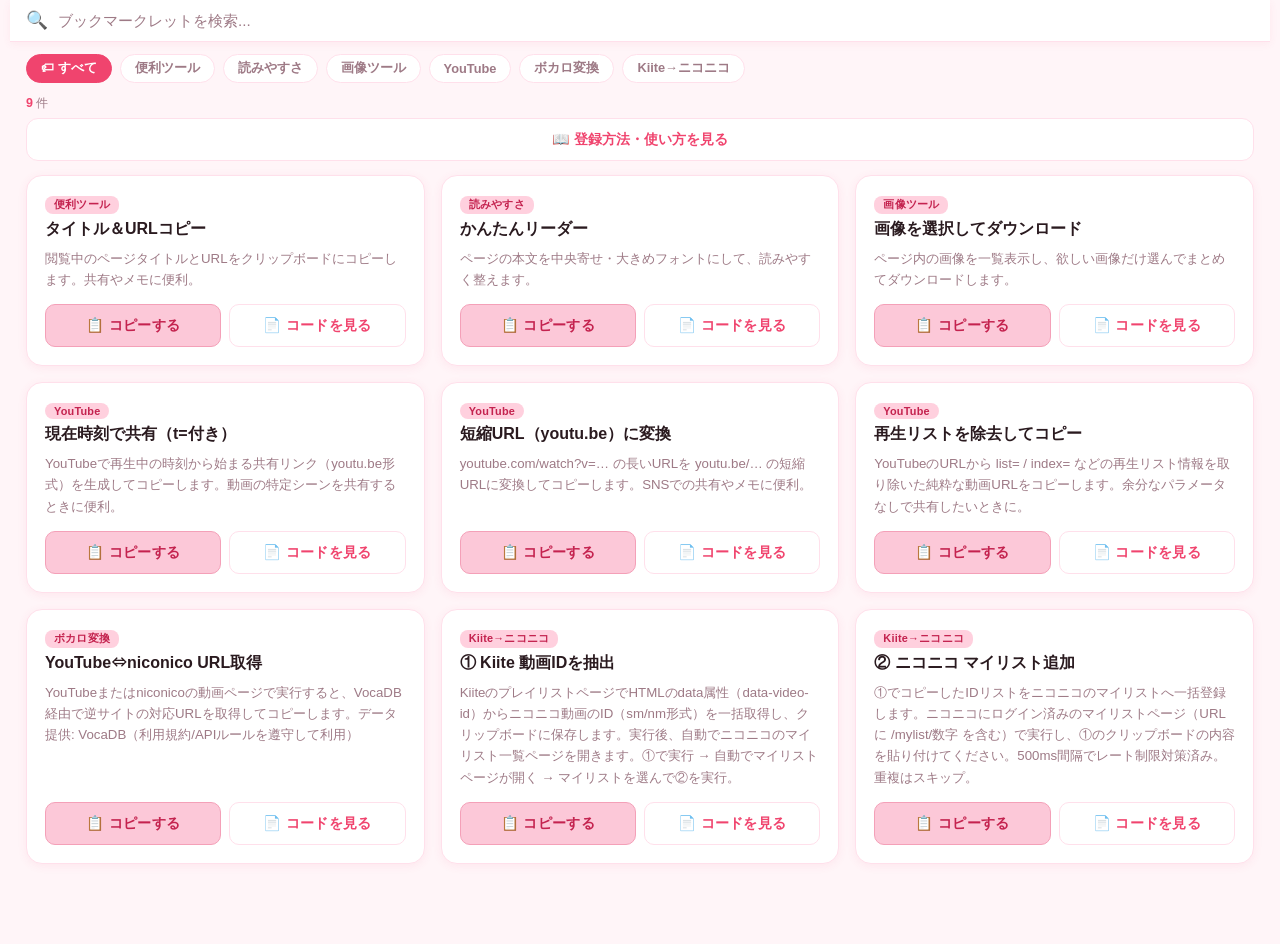
==== index.html @ 3bd13f2d "Fix: add missing closing brace for outer try in image-picker-downloader" ====
﻿<!DOCTYPE html>
<html lang="ja">
<head>
  <meta charset="UTF-8">
  <meta name="viewport" content="width=device-width, initial-scale=1.0">
  <title>Bookmarklet Collection</title>
  <style>
    :root {
      --pink:       #f0446e;
      --pink-light: #ffe0eb;
      --pink-pale:  #fff5f8;
      --pink-tag:   #ffd0de;
      --pink-dark:  #c4234f;
      --green:      #27ae60;
      --text:       #2a1a1f;
      --text-muted: #9e7a86;
      --card-bg:    #ffffff;
      --shadow:     0 2px 10px rgba(240,68,110,.08);
    }

    * { box-sizing: border-box; margin: 0; padding: 0; }

    body {
      font-family: -apple-system, BlinkMacSystemFont, "Segoe UI", Roboto, "Hiragino Sans", sans-serif;
      background: var(--pink-pale);
      color: var(--text);
      min-height: 100dvh;
      padding-bottom: 80px;
    }

    /* ── 検索バー ── */
    .search-bar {
      position: sticky;
      top: 0;
      z-index: 50;
      background: #fff;
      border-bottom: 1px solid var(--pink-light);
      padding: 10px 16px;
      display: flex;
      align-items: center;
      gap: 10px;
      box-shadow: 0 2px 8px rgba(240,68,110,.07);
    }
    .search-bar .search-icon {
      color: var(--pink);
      font-size: 1.1rem;
      flex-shrink: 0;
    }
    .search-bar input {
      flex: 1;
      border: none;
      outline: none;
      font-size: .95rem;
      color: var(--text);
      background: transparent;
      caret-color: var(--pink);
    }
    .search-bar input::placeholder { color: var(--text-muted); }
    #searchClear {
      border: none;
      background: none;
      color: var(--text-muted);
      font-size: 1.1rem;
      cursor: pointer;
      padding: 0 2px;
      display: none;
    }
    #searchClear.visible { display: block; }

    /* ── タグフィルター ── */
    .tag-filter {
      display: flex;
      gap: 8px;
      padding: 12px 16px;
      overflow-x: auto;
      scrollbar-width: none;
      -webkit-overflow-scrolling: touch;
    }
    .tag-filter::-webkit-scrollbar { display: none; }
    .tag-pill {
      flex-shrink: 0;
      padding: 5px 14px;
      border-radius: 20px;
      border: 1.5px solid var(--pink-light);
      background: #fff;
      color: var(--text-muted);
      font-size: .8rem;
      font-weight: 600;
      cursor: pointer;
      transition: all .15s;
      -webkit-tap-highlight-color: transparent;
    }
    .tag-pill.active {
      background: var(--pink);
      border-color: var(--pink);
      color: #fff;
    }

    /* ── 件数表示 ── */
    .result-count {
      padding: 0 16px 6px;
      font-size: .78rem;
      color: var(--text-muted);
    }
    .result-count span {
      color: var(--pink);
      font-weight: 700;
    }

    /* ── カードリスト ── */
    .card-list {
      padding: 0 16px;
      display: flex;
      flex-direction: column;
      gap: 14px;
    }

    .card {
      background: var(--card-bg);
      border-radius: 16px;
      padding: 18px;
      box-shadow: var(--shadow);
      border: 1px solid var(--pink-light);
      transition: transform .15s;
    }
    .card:active { transform: scale(.98); }
    .card[hidden] { display: none !important; }

    .card-header {
      display: flex;
      align-items: flex-start;
      justify-content: space-between;
      gap: 10px;
      margin-bottom: 8px;
    }
    .card-title-area { flex: 1; }

    .card-tag {
      display: inline-block;
      background: var(--pink-tag);
      color: var(--pink-dark);
      font-size: .68rem;
      font-weight: 700;
      padding: 2px 9px;
      border-radius: 8px;
      margin-bottom: 5px;
      letter-spacing: .02em;
    }

    .card h2 {
      font-size: 1rem;
      font-weight: 700;
      line-height: 1.3;
    }

    .card p {
      font-size: .83rem;
      color: var(--text-muted);
      line-height: 1.6;
      margin-bottom: 14px;
    }

    .btn-copy {
      display: block;
      width: 100%;
      padding: 11px;
      border: 1.5px solid #f4a0b8;
      border-radius: 10px;
      background: #fcc8d8;
      color: var(--pink-dark);
      font-size: .9rem;
      font-weight: 700;
      cursor: pointer;
      transition: background .2s, border-color .2s, color .2s, opacity .2s;
      -webkit-tap-highlight-color: transparent;
      letter-spacing: .02em;
    }
    .btn-copy:active { opacity: .8; }
    .btn-copy.copied {
      background: #e6f9ee;
      border-color: #a8e6c1;
      color: #1a7a45;
    }

    .card-actions {
      display: flex;
      gap: 8px;
    }
    .card-actions .btn-copy,
    .card-actions .btn-view-code {
      flex: 1;
      width: auto;
    }
    .btn-view-code {
      display: block;
      padding: 11px;
      border: 1.5px solid var(--pink-light);
      border-radius: 10px;
      background: #fff;
      color: var(--pink);
      font-size: .9rem;
      font-weight: 700;
      cursor: pointer;
      transition: background .2s, opacity .2s;
      -webkit-tap-highlight-color: transparent;
      letter-spacing: .02em;
    }
    .btn-view-code:active { opacity: .8; }

    /* ── 空状態 ── */
    .empty {
      text-align: center;
      padding: 48px 16px;
      color: var(--text-muted);
      display: none;
    }
    .empty.show { display: block; }
    .empty .empty-icon { font-size: 2.5rem; margin-bottom: 10px; }
    .empty p { font-size: .9rem; }

    /* ── 使い方アコーディオン ── */
    .how-to {
      padding: 0 16px 14px;
    }
    .how-to details {
      background: #fff;
      border-radius: 12px;
      padding: 13px 16px;
      border: 1px solid var(--pink-light);
    }
    .how-to summary {
      font-weight: 700;
      font-size: .88rem;
      cursor: pointer;
      list-style: none;
      color: var(--pink);
    }
    .how-to summary::marker, .how-to summary::-webkit-details-marker { display: none; }
    .how-to summary::before { content: "📖 "; }
    .how-to ol {
      margin-top: 10px;
      padding-left: 1.3em;
      font-size: .82rem;
      line-height: 1.75;
      color: var(--text-muted);
    }
    .how-to ol li strong { color: var(--pink); }

    /* ── ガイドボタン ── */
    .guide-btn-wrap {
      padding: 0 16px 14px;
    }
    .btn-guide {
      display: flex;
      align-items: center;
      justify-content: center;
      gap: 6px;
      width: 100%;
      padding: 11px;
      border: 1.5px solid var(--pink-light);
      border-radius: 12px;
      background: #fff;
      color: var(--pink);
      font-size: .88rem;
      font-weight: 700;
      cursor: pointer;
      -webkit-tap-highlight-color: transparent;
      transition: background .15s;
    }
    .btn-guide:active { background: var(--pink-pale); }

    /* ── モーダルオーバーレイ ── */
    .modal-overlay {
      position: fixed;
      inset: 0;
      background: rgba(42,26,31,.45);
      z-index: 300;
      display: flex;
      align-items: flex-end;
      opacity: 0;
      pointer-events: none;
      transition: opacity .25s;
    }
    .modal-overlay.open {
      opacity: 1;
      pointer-events: auto;
    }
    .modal {
      background: #fff;
      border-radius: 20px 20px 0 0;
      width: 100%;
      max-height: 90dvh;
      overflow-y: auto;
      padding: 24px 20px 40px;
      translate: 0 100%;
      transition: translate .3s cubic-bezier(.4,0,.2,1);
    }
    .modal-overlay.open .modal { translate: 0 0; }

    .modal-handle {
      width: 40px;
      height: 4px;
      background: var(--pink-light);
      border-radius: 4px;
      margin: 0 auto 20px;
    }
    .modal h3 {
      font-size: 1.05rem;
      font-weight: 800;
      color: var(--text);
      margin-bottom: 18px;
      text-align: center;
    }

    /* ── ステップカード ── */
    .step-list {
      display: flex;
      flex-direction: column;
      gap: 12px;
      margin-bottom: 24px;
    }
    .step {
      display: flex;
      gap: 14px;
      align-items: flex-start;
      background: var(--pink-pale);
      border-radius: 14px;
      padding: 14px 16px;
      border: 1px solid var(--pink-light);
    }
    .step-num {
      flex-shrink: 0;
      width: 28px;
      height: 28px;
      background: var(--pink);
      color: #fff;
      border-radius: 50%;
      display: flex;
      align-items: center;
      justify-content: center;
      font-size: .8rem;
      font-weight: 800;
      margin-top: 1px;
    }
    .step-body strong {
      display: block;
      font-size: .9rem;
      font-weight: 700;
      color: var(--text);
      margin-bottom: 3px;
    }
    .step-body span {
      font-size: .8rem;
      color: var(--text-muted);
      line-height: 1.6;
    }
    .step-body .step-icon {
      font-size: 1rem;
      margin-right: 4px;
    }

    .modal-close {
      display: block;
      width: 100%;
      padding: 13px;
      border: none;
      border-radius: 12px;
      background: var(--pink);
      color: #fff;
      font-size: .95rem;
      font-weight: 700;
      cursor: pointer;
      -webkit-tap-highlight-color: transparent;
    }
    .modal-close:active { opacity: .8; }

    .code-area {
      width: 100%;
      min-height: 180px;
      max-height: 44dvh;
      padding: 12px;
      margin-bottom: 12px;
      border: 1px solid var(--pink-light);
      border-radius: 10px;
      background: #fff;
      color: var(--text);
      font-size: .75rem;
      line-height: 1.55;
      resize: vertical;
      font-family: ui-monospace, SFMono-Regular, Menlo, Consolas, monospace;
    }
    .code-actions {
      display: flex;
      gap: 8px;
    }
    .btn-code-copy,
    .btn-code-close {
      flex: 1;
      padding: 11px;
      border-radius: 10px;
      font-size: .9rem;
      font-weight: 700;
      cursor: pointer;
      border: none;
    }
    .btn-code-copy {
      background: var(--pink);
      color: #fff;
    }
    .btn-code-close {
      background: #fff;
      color: var(--pink);
      border: 1.5px solid var(--pink-light);
    }

    /* ── トースト ── */
    .toast {
      position: fixed;
      bottom: 90px;
      left: 50%;
      translate: -50% 0;
      background: var(--text);
      color: #fff;
      padding: 10px 22px;
      border-radius: 24px;
      font-size: .82rem;
      font-weight: 600;
      opacity: 0;
      transition: opacity .25s;
      pointer-events: none;
      z-index: 200;
      white-space: nowrap;
    }
    .toast.show { opacity: 1; }

    /* ── Tablet Layout ── */
    @media (min-width: 768px) {
      .search-bar,
      .tag-filter,
      .result-count,
      .guide-btn-wrap,
      .card-list,
      .how-to {
        max-width: 1080px;
        margin-left: auto;
        margin-right: auto;
      }

      .card-list {
        display: grid;
        grid-template-columns: repeat(2, minmax(0, 1fr));
        gap: 16px;
      }

      .card {
        display: flex;
        flex-direction: column;
      }

      .card p {
        flex: 1;
      }
    }

    /* ── Desktop Layout ── */
    @media (min-width: 1200px) {
      .search-bar,
      .tag-filter,
      .result-count,
      .guide-btn-wrap,
      .card-list,
      .how-to {
        max-width: 1260px;
      }

      .card-list {
        grid-template-columns: repeat(3, minmax(0, 1fr));
      }
    }
  </style>
</head>
<body>

<!-- 検索バー -->
<div class="search-bar">
  <span class="search-icon">🔍</span>
  <input type="search" id="searchInput" placeholder="ブックマークレットを検索...">
  <button id="searchClear" aria-label="クリア">✕</button>
</div>

<!-- タグフィルター -->
<div class="tag-filter" id="tagFilter"></div>

<!-- 件数 -->
<p class="result-count" id="resultCount"></p>

<!-- ガイドボタン -->
<div class="guide-btn-wrap">
  <button class="btn-guide" id="openGuide">📖 登録方法・使い方を見る</button>
</div>

<!-- ガイドモーダル -->
<div class="modal-overlay" id="guideOverlay">
  <div class="modal" role="dialog" aria-modal="true" aria-labelledby="guideTitle">
    <div class="modal-handle"></div>
    <h3 id="guideTitle">📚 ブックマークレットの使い方</h3>
    <div class="step-list">
      <div class="step">
        <div class="step-num">1</div>
        <div class="step-body">
          <strong><span class="step-icon">📋</span>コードをコピー</strong>
          <span>使いたいブックマークレットの「コピーする」ボタンをタップしてコードをコピーします。</span>
        </div>
      </div>
      <div class="step">
        <div class="step-num">2</div>
        <div class="step-body">
          <strong><span class="step-icon">🔖</span>ブックマークに追加</strong>
          <span>なんでもいいので今開いているページを、ブラウザの「ブックマーク（お気に入り）に追加」で保存します。</span>
        </div>
      </div>
      <div class="step">
        <div class="step-num">3</div>
        <div class="step-body">
          <strong><span class="step-icon">✏️</span>URLを書き換える</strong>
          <span>保存したブックマークを編集し、URL欄をすべて削除してコピーしたコードを貼り付けます。名前もわかりやすく変更しましょう。</span>
        </div>
      </div>
      <div class="step">
        <div class="step-num">4</div>
        <div class="step-body">
          <strong><span class="step-icon">🌐</span>使いたいページで実行</strong>
          <span>効果を試したいWebページを開いて、保存したブックマークをタップするだけ！スクリプトが実行されます。</span>
        </div>
      </div>
    </div>
    <button class="modal-close" id="closeGuide">閉じる</button>
  </div>
</div>

<!-- コード表示モーダル -->
<div class="modal-overlay" id="codeOverlay">
  <div class="modal" role="dialog" aria-modal="true" aria-labelledby="codeTitle">
    <div class="modal-handle"></div>
    <h3 id="codeTitle">📄 コードを見る</h3>
    <textarea id="codeText" class="code-area" readonly></textarea>
    <div class="code-actions">
      <button class="btn-code-copy" id="copyCodeInModal">📋 このコードをコピー</button>
      <button class="btn-code-close" id="closeCode">閉じる</button>
    </div>
  </div>
</div>

<!-- カードリスト -->
<div class="card-list" id="cardList"></div>

<!-- 空状態 -->
<div class="empty" id="emptyState">
  <div class="empty-icon">🔎</div>
  <p>該当するブックマークレットが<br>見つかりませんでした</p>
</div>

<div class="toast" id="toast"></div>

<script>
  // ── ブックマークレット定義 ─────────────────────────────
  const bookmarklets = [
    {
      id: "copy-title-url",
      tag: "便利ツール",
      title: "タイトル＆URLコピー",
      description: "閲覧中のページタイトルとURLをクリップボードにコピーします。共有やメモに便利。",
      code: `javascript:void(function(){var t=document.title,u=location.href;navigator.clipboard.writeText(t+'\\n'+u).then(function(){alert('コピーしました!\\n'+t)}).catch(function(){prompt('コピーしてください:',t+' '+u)})})()`
    },
    {
      id: "simple-reader",
      tag: "読みやすさ",
      title: "かんたんリーダー",
      description: "ページの本文を中央寄せ・大きめフォントにして、読みやすく整えます。",
      code: `javascript:void(function(){var d=document,b=d.body;b.style.maxWidth='640px';b.style.margin='0 auto';b.style.padding='16px';b.style.fontSize='18px';b.style.lineHeight='1.8';b.style.color='%23333';b.style.background='%23fefefe';var imgs=d.querySelectorAll('img');for(var i=0;i<imgs.length;i++){imgs[i].style.maxWidth='100%25';imgs[i].style.height='auto'}alert('読みやすくしました!')})()`
    },
    {
      id: "image-picker-downloader",
      tag: "画像ツール",
      title: "画像を選択してダウンロード",
      description: "ページ内の画像を一覧表示し、欲しい画像だけ選んでまとめてダウンロードします。",
      code: `javascript:void(function(){try{var list=[],seen=new Set();Array.prototype.forEach.call(document.images,function(im){var u=(im.currentSrc||im.src||'').trim();if(!u||seen.has(u))return;seen.add(u);list.push({url:u,alt:(im.alt||'').trim(),w:im.naturalWidth||im.width||0,h:im.naturalHeight||im.height||0});});if(!list.length){alert('画像が見つかりませんでした。');return;}var old=document.getElementById('__bm_img_dl_overlay__');if(old)old.remove();var ov=document.createElement('div');ov.id='__bm_img_dl_overlay__';ov.style.cssText='position:fixed;inset:0;z-index:2147483647;background:rgba(0,0,0,.6);display:flex;align-items:center;justify-content:center;padding:12px;';var panel=document.createElement('div');panel.style.cssText='width:min(960px,96vw);max-height:92vh;background:#fff;border-radius:12px;display:flex;flex-direction:column;overflow:hidden;font-family:sans-serif;';var head=document.createElement('div');head.style.cssText='padding:10px 12px;border-bottom:1px solid #eee;display:flex;align-items:center;justify-content:space-between;gap:8px;';var strong=document.createElement('strong');strong.style.fontSize='14px';strong.textContent='画像を選択してダウンロード';var span=document.createElement('span');span.style.cssText='font-size:12px;color:#666';span.textContent=list.length+'件';head.appendChild(strong);head.appendChild(span);var body=document.createElement('div');body.style.cssText='padding:8px 10px;overflow:auto;display:grid;grid-template-columns:repeat(auto-fill,minmax(220px,1fr));gap:8px;';var foot=document.createElement('div');foot.style.cssText='padding:10px;border-top:1px solid #eee;display:flex;gap:8px;flex-wrap:wrap;';function mkBtn(text,bg,color){var b=document.createElement('button');b.type='button';b.textContent=text;b.style.cssText='border:none;border-radius:8px;padding:9px 12px;font-size:12px;font-weight:700;cursor:pointer;background:'+bg+';color:'+color+';';return b;}var btnAll=mkBtn('全選択','#f0f0f0','#333');var btnNone=mkBtn('全解除','#f0f0f0','#333');var btnDl=mkBtn('選択をDL','#f0446e','#fff');var btnClose=mkBtn('閉じる','#fff','#333');btnClose.style.border='1px solid #ddd';foot.appendChild(btnAll);foot.appendChild(btnNone);foot.appendChild(btnDl);foot.appendChild(btnClose);list.forEach(function(it,i){var item=document.createElement('label');item.style.cssText='display:flex;gap:8px;align-items:flex-start;border:1px solid #eee;border-radius:8px;padding:8px;';var c=document.createElement('input');c.type='checkbox';c.checked=true;c.dataset.idx=String(i);c.style.marginTop='2px';var img=document.createElement('img');img.src=it.url;img.loading='lazy';img.style.cssText='width:56px;height:56px;object-fit:cover;border-radius:6px;background:#f4f4f4;';var meta=document.createElement('div');meta.style.cssText='min-width:0;flex:1;';var d1=document.createElement('div');d1.style.cssText='font-size:12px;font-weight:700;overflow:hidden;text-overflow:ellipsis;white-space:nowrap';d1.textContent=(it.alt||('image_'+(i+1)));var d2=document.createElement('div');d2.style.cssText='font-size:11px;color:#666';d2.textContent=it.w+'x'+it.h;var d3=document.createElement('div');d3.style.cssText='font-size:10px;color:#888;overflow:hidden;text-overflow:ellipsis;white-space:nowrap';d3.textContent=it.url;meta.appendChild(d1);meta.appendChild(d2);meta.appendChild(d3);item.appendChild(c);item.appendChild(img);item.appendChild(meta);body.appendChild(item);});panel.appendChild(head);panel.appendChild(body);panel.appendChild(foot);ov.appendChild(panel);document.body.appendChild(ov);function allChecks(){return ov.querySelectorAll('input[type="checkbox"]');}btnAll.onclick=function(){allChecks().forEach(function(c){c.checked=true;});};btnNone.onclick=function(){allChecks().forEach(function(c){c.checked=false;});};btnClose.onclick=function(){ov.remove();};ov.addEventListener('click',function(e){if(e.target===ov)ov.remove();});function fileName(u,i){try{var p=new URL(u,location.href).pathname.split('/').pop()||('image_'+(i+1));if(!/\.[a-zA-Z0-9]{2,5}$/.test(p))p+='.jpg';return p.replace(/[\\\\/:*?"<>|]+/g,'_');}catch(e){return 'image_'+(i+1)+'.jpg';}}async function saveOne(u,name){try{var r=await fetch(u,{credentials:'include'});if(!r.ok)throw new Error('http '+r.status);var blob=await r.blob();var a=document.createElement('a');a.href=URL.createObjectURL(blob);a.download=name;document.body.appendChild(a);a.click();setTimeout(function(){URL.revokeObjectURL(a.href);a.remove();},400);}catch(err){var a2=document.createElement('a');a2.href=u;a2.download=name;a2.target='_blank';a2.rel='noopener';document.body.appendChild(a2);a2.click();setTimeout(function(){a2.remove();},200);}}btnDl.onclick=async function(){var idx=[];allChecks().forEach(function(c){if(c.checked)idx.push(parseInt(c.dataset.idx,10));});if(!idx.length){alert('画像を選択してください。');return;}btnDl.disabled=true;if(idx.length===1){btnDl.textContent='ダウンロード中...';var k0=idx[0],it0=list[k0];await saveOne(it0.url,fileName(it0.url,k0));btnDl.disabled=false;btnDl.textContent='選択をDL';alert('ダウンロードしました（1件）。');}else{btnDl.textContent='ZIP作成中...';try{var JSZip=await new Promise(function(resolve,reject){if(window.JSZip){resolve(window.JSZip);return;}var s=document.createElement('script');s.src='https://cdnjs.cloudflare.com/ajax/libs/jszip/3.10.1/jszip.min.js';s.onload=function(){resolve(window.JSZip);};s.onerror=reject;document.head.appendChild(s);});var zip=new JSZip();var usedNames={};for(var j=0;j<idx.length;j++){var k=idx[j],it=list[k];var nm=fileName(it.url,k);if(usedNames[nm]){var dot=nm.lastIndexOf('.');nm=dot>=0?nm.slice(0,dot)+'_'+j+nm.slice(dot):nm+'_'+j;}usedNames[nm]=1;try{var r=await fetch(it.url,{credentials:'include'});if(!r.ok)throw new Error('http '+r.status);var blob=await r.blob();var ab=await blob.arrayBuffer();zip.file(nm,ab);}catch(ferr){}}var zb=await zip.generateAsync({type:'blob'});var za=document.createElement('a');za.href=URL.createObjectURL(zb);za.download='images_'+idx.length+'.zip';document.body.appendChild(za);za.click();setTimeout(function(){URL.revokeObjectURL(za.href);za.remove();},400);alert('ZIPをダウンロードしました（'+idx.length+'件）。');}catch(zerr){alert('ZIP作成エラー: '+zerr);}btnDl.disabled=false;btnDl.textContent='選択をDL';};}}catch(e){alert('エラー: '+e);}})()`
    },
    {
      id: "yt-timecode-link",
      tag: "YouTube",
      title: "現在時刻で共有（t=付き）",
      description: "YouTubeで再生中の時刻から始まる共有リンク（youtu.be形式）を生成してコピーします。動画の特定シーンを共有するときに便利。",
      code: `javascript:void(function(){var v=document.querySelector('video');if(!v){alert('動画が見つかりません\\nYouTubeの動画ページで実行してください');return;}var p=new URLSearchParams(location.search),id=p.get('v')||location.pathname.slice(1);if(!id){alert('動画IDが取得できません');return;}var t=Math.floor(v.currentTime),url='https://youtu.be/'+id+(t>0?'?t='+t:'');navigator.clipboard.writeText(url).then(function(){alert('コピーしました!\\n'+url)}).catch(function(){prompt('コピーしてください:',url)})})()`
    },
    {
      id: "yt-short-url",
      tag: "YouTube",
      title: "短縮URL（youtu.be）に変換",
      description: "youtube.com/watch?v=… の長いURLを youtu.be/… の短縮URLに変換してコピーします。SNSでの共有やメモに便利。",
      code: `javascript:void(function(){var p=new URLSearchParams(location.search),id=p.get('v');if(!id){alert('YouTube動画ページで実行してください');return;}var url='https://youtu.be/'+id;navigator.clipboard.writeText(url).then(function(){alert('短縮URLをコピーしました!\\n'+url)}).catch(function(){prompt('コピーしてください:',url)})})()`
    },
    {
      id: "yt-remove-playlist",
      tag: "YouTube",
      title: "再生リストを除去してコピー",
      description: "YouTubeのURLから list= / index= などの再生リスト情報を取り除いた純粋な動画URLをコピーします。余分なパラメータなしで共有したいときに。",
      code: `javascript:void(function(){var u=new URL(location.href);u.searchParams.delete('list');u.searchParams.delete('index');u.searchParams.delete('pp');var url=u.toString();navigator.clipboard.writeText(url).then(function(){alert('再生リスト除去済みURLをコピーしました!\\n'+url)}).catch(function(){prompt('コピーしてください:',url)})})()`    },
    {
      id: "vocaloid-cross-url",
      tag: "ボカロ変換",
      title: "YouTube⇔niconico URL取得",
      description: "YouTubeまたはniconicoの動画ページで実行すると、VocaDB経由で逆サイトの対応URLを取得してコピーします。データ提供: VocaDB（利用規約/APIルールを遵守して利用）",
      code: String.raw`javascript:void((async function(){try{var host=(location.hostname||'').replace(/^www\./,''),u=new URL(location.href),src='',pvId='';if(host==='youtube.com'||host==='m.youtube.com'||host==='youtu.be'){src='Youtube';pvId=host==='youtu.be'?(u.pathname.split('/').filter(Boolean)[0]||''):(u.searchParams.get('v')||(u.pathname.indexOf('/shorts/')===0?u.pathname.split('/')[2]||'':''));}else if(host.indexOf('nicovideo.jp')>=0){src='NicoNicoDouga';var p=(u.pathname||'').match(/\/watch\/([a-z]{2}\d+)/i);pvId=p?p[1]:'';}else{alert('YouTube または niconico の動画ページで実行してください。');return;}if(!pvId){alert('動画IDを取得できませんでした。');return;}var byPv='https://vocadb.net/api/songs/byPv?pvService='+encodeURIComponent(src)+'&pvId='+encodeURIComponent(pvId);var r1=await fetch(byPv);if(!r1.ok){throw new Error('VocaDB byPv: HTTP '+r1.status);}var song=await r1.json();if(!song||!song.id){alert('VocaDBに該当曲が見つかりませんでした。\nデータ提供: VocaDB\n規約: https://wiki.vocadb.net/docs/terms-of-service');return;}var r2=await fetch('https://vocadb.net/api/songs/'+encodeURIComponent(song.id)+'?fields=PVs');if(!r2.ok){throw new Error('VocaDB song: HTTP '+r2.status);}var detail=await r2.json(),pvs=Array.isArray(detail&&detail.pvs)?detail.pvs:[];var target='',targetSite=(src==='Youtube'?'niconico':'YouTube');if(src==='Youtube'){for(var i=0;i<pvs.length;i++){var n=pvs[i];if(n&&!n.disabled&&String(n.service||'').indexOf('NicoNico')===0){target=n.url||('https://www.nicovideo.jp/watch/'+n.pvId);break;}}}else{for(var j=0;j<pvs.length;j++){var y=pvs[j];if(y&&!y.disabled&&String(y.service||'')==='Youtube'){target=y.url||('https://youtu.be/'+y.pvId);break;}}}if(!target){alert(targetSite+' の動画URLが見つかりませんでした。\nデータ提供: VocaDB');return;}try{await navigator.clipboard.writeText(target);}catch(e){}var old=document.getElementById('__bm_voca_result__');if(old)old.remove();var ov=document.createElement('div');ov.id='__bm_voca_result__';ov.style.cssText='position:fixed;inset:0;z-index:2147483647;background:rgba(0,0,0,.45);display:flex;align-items:center;justify-content:center;padding:16px;';var box=document.createElement('div');box.style.cssText='width:min(560px,94vw);background:#fff;border-radius:12px;padding:14px;font-family:sans-serif;';var ttl=document.createElement('div');ttl.style.cssText='font-size:14px;font-weight:700;margin-bottom:8px';ttl.textContent=targetSite+' のURLを取得しました';var urlText=document.createElement('div');urlText.style.cssText='font-size:12px;word-break:break-all;line-height:1.5;margin-bottom:10px';urlText.textContent=target;box.appendChild(ttl);box.appendChild(urlText);var actions=document.createElement('div');actions.style.cssText='display:flex;gap:8px;flex-wrap:wrap;';function mk(t,b,c){var bt=document.createElement('button');bt.type='button';bt.textContent=t;bt.style.cssText='border:none;border-radius:8px;padding:9px 12px;font-size:12px;font-weight:700;cursor:pointer;background:'+b+';color:'+c+';';return bt;}var bCopy=mk('リンクを再コピー','#f0f0f0','#333');var bOpen=mk(targetSite+'で開く','#f0446e','#fff');var bClose=mk('閉じる','#fff','#333');bClose.style.border='1px solid #ddd';actions.appendChild(bCopy);actions.appendChild(bOpen);actions.appendChild(bClose);box.appendChild(actions);ov.appendChild(box);document.body.appendChild(ov);bCopy.onclick=async function(){try{await navigator.clipboard.writeText(target);alert(targetSite+' のURLをコピーしました。\n'+target+'\n\nデータ提供: VocaDB');}catch(e){prompt(targetSite+' のURL:',target);}};bOpen.onclick=function(){location.href=target;};bClose.onclick=function(){ov.remove();};ov.addEventListener('click',function(e){if(e.target===ov)ov.remove();});}catch(err){alert('エラー: '+(err&&err.message?err.message:err)+'\\n(データ提供: VocaDB)');}})())`
    },
    {
      id: "kiite-extract-ids",
      tag: "Kiite→ニコニコ",
      title: "① Kiite 動画IDを抽出",
      description: "KiiteのプレイリストページでHTMLのdata属性（data-video-id）からニコニコ動画のID（sm/nm形式）を一括取得し、クリップボードに保存します。実行後、自動でニコニコのマイリスト一覧ページを開きます。①で実行 → 自動でマイリストページが開く → マイリストを選んで②を実行。",
      code: `javascript:void(function(){var b=document.querySelectorAll('[data-type="song"][data-video-id]');if(!b.length)b=document.querySelectorAll('[data-video-id]');var s=new Set(),items=[];Array.prototype.forEach.call(b,function(e){var id=(e.getAttribute('data-video-id')||'').trim().toLowerCase();if(id&&/^(sm|nm)\\d+$/.test(id)&&!s.has(id)){s.add(id);var memo='',ct=e.querySelector('.playlist-cmnt-txt');if(!ct){var p=e;for(var i=0;i<6;i++){p=p&&p.parentElement;if(!p)break;ct=p.querySelector('.playlist-cmnt-txt');if(ct)break;}}if(ct)memo=ct.textContent.trim();items.push({id:id,memo:memo});}});if(!items.length){document.querySelectorAll('a[href]').forEach(function(a){var m=(a.href||'').match(/\\/(sm|nm)(\\d+)/i);if(m){var id=(m[1]+m[2]).toLowerCase();if(!s.has(id)){s.add(id);items.push({id:id,memo:''});}}});}if(!items.length){alert('動画IDが見つかりませんでした。\\nKiiteのプレイリストページで実行してください。');return;}try{localStorage.setItem('kiite_ids',JSON.stringify(items));}catch(e){}var msg='✅ '+items.length+' 件を取得しました（コメント付き）！\\nクリップボードにコピーしました。\\n\\nニコニコのマイリスト一覧ページを開きます。\\n追加したいマイリストを開いてから\\n「② ニコニコ マイリスト追加」を実行してください。';function openMylist(){window.open('https://www.nicovideo.jp/my/mylist/','_blank');}navigator.clipboard.writeText(JSON.stringify(items)).then(function(){alert(msg);openMylist();}).catch(function(){alert(msg);openMylist();});})()`
    },
    {
      id: "niconico-mylist-add",
      tag: "Kiite→ニコニコ",
      title: "② ニコニコ マイリスト追加",
      description: "①でコピーしたIDリストをニコニコのマイリストへ一括登録します。ニコニコにログイン済みのマイリストページ（URL に /mylist/数字 を含む）で実行し、①のクリップボードの内容を貼り付けてください。500ms間隔でレート制限対策済み。重複はスキップ。",
      code: String.raw`javascript:void((async function(){try{var m=(location.pathname||'').match(/\/mylist\/(\d+)/);if(!m){alert('ニコニコのマイリストページで実行してください。\n例: https://www.nicovideo.jp/my/mylist/123456');return;}var mylistId=m[1];var raw=prompt('①で取得したIDリストを貼り付けてください:\n（①実行後にクリップボードへコピー済みのJSON）');if(!raw){return;}var parsed;try{parsed=JSON.parse(raw);}catch(e){alert('形式が正しくありません。\n①を再実行してコピーし直してください。');return;}if(!parsed||!parsed.length){alert('IDリストが空です。');return;}var items=parsed.map(function(x){return typeof x==='string'?{id:x,memo:''}:x;});if(!confirm(items.length+' 件をマイリスト(ID: '+mylistId+')に追加します。\n1000ms間隔で登録します（レート制限対策）。\n完了まで約'+Math.ceil(items.length*1.0)+'秒。\nよろしいですか？'))return;var success=0,fail=0,skip=0,firstErr='';for(var i=0;i<items.length;i++){var item=items[i];var id=item.id;var memo=item.memo||'';try{var d=memo?encodeURI(memo):'';var url='https://nvapi.nicovideo.jp/v1/users/me/mylists/'+encodeURIComponent(mylistId)+'/items?itemId='+encodeURIComponent(id)+(d?'&description='+d:'');var res=await fetch(url,{method:'POST',credentials:'include',mode:'cors',headers:{'X-Frontend-Id':'6','X-Frontend-Version':'0','X-Request-With':location.origin}});if(res&&res.ok)success++;else if(res&&res.status===409)skip++;else{fail++;if(!firstErr)firstErr='HTTP '+res.status+' ('+id+')';}}catch(e){fail++;if(!firstErr)firstErr=String(e)+' ('+id+')';}if(i<items.length-1)await new Promise(function(r){setTimeout(r,1000);});}alert('完了！\n\n✅ 成功: '+success+' 件\n⏭ スキップ(重複): '+skip+' 件\n❌ 失敗: '+fail+' 件'+(firstErr?'\n\n最初のエラー:\n'+firstErr:'')+'\n\nページを更新して確認してください。');location.reload();}catch(e){alert('エラー: '+e);}})())`
    }
  ];

  // ── タグリスト生成 ─────────────────────────────────────
  const tags = ["すべて", ...new Set(bookmarklets.map(b => b.tag))];
  let activeTag = "すべて";

  const tagFilter = document.getElementById("tagFilter");
  tags.forEach(tag => {
    const pill = document.createElement("button");
    pill.className = "tag-pill" + (tag === "すべて" ? " active" : "");
    pill.textContent = tag === "すべて" ? `🏷 すべて` : tag;
    pill.dataset.tag = tag;
    tagFilter.appendChild(pill);
  });

  tagFilter.addEventListener("click", e => {
    const pill = e.target.closest(".tag-pill");
    if (!pill) return;
    activeTag = pill.dataset.tag;
    document.querySelectorAll(".tag-pill").forEach(p => p.classList.toggle("active", p.dataset.tag === activeTag));
    applyFilters();
  });

  // ── カード描画 ─────────────────────────────────────────
  const cardList = document.getElementById("cardList");

  bookmarklets.forEach(bm => {
    const card = document.createElement("div");
    card.className = "card";
    card.dataset.id  = bm.id;
    card.dataset.tag = bm.tag;
    card.dataset.searchText = (bm.title + " " + bm.description + " " + bm.tag).toLowerCase();
    card.innerHTML = `
      <div class="card-header">
        <div class="card-title-area">
          <span class="card-tag">${bm.tag}</span>
          <h2>${bm.title}</h2>
        </div>
      </div>
      <p>${bm.description}</p>
      <div class="card-actions">
        <button class="btn-copy" data-id="${bm.id}">📋 コピーする</button>
        <button class="btn-view-code" data-id="${bm.id}">📄 コードを見る</button>
      </div>
    `;
    cardList.appendChild(card);
  });

  // ── フィルタ処理 ──────────────────────────────────────
  const searchInput  = document.getElementById("searchInput");
  const searchClear  = document.getElementById("searchClear");
  const resultCount  = document.getElementById("resultCount");
  const emptyState   = document.getElementById("emptyState");

  function applyFilters() {
    const q = searchInput.value.trim().toLowerCase();
    searchClear.classList.toggle("visible", q.length > 0);

    let visible = 0;
    document.querySelectorAll(".card").forEach(card => {
      const matchTag    = activeTag === "すべて" || card.dataset.tag === activeTag;
      const matchSearch = !q || card.dataset.searchText.includes(q);
      const show = matchTag && matchSearch;
      card.hidden = !show;
      if (show) visible++;
    });

    resultCount.innerHTML = `<span>${visible}</span> 件`;
    emptyState.classList.toggle("show", visible === 0);
  }

  searchInput.addEventListener("input", applyFilters);
  searchClear.addEventListener("click", () => {
    searchInput.value = "";
    applyFilters();
    searchInput.focus();
  });

  applyFilters(); // 初期表示

  // ── ガイドモーダル ─────────────────────────────────────
  const guideOverlay = document.getElementById("guideOverlay");
  document.getElementById("openGuide").addEventListener("click", () => {
    guideOverlay.classList.add("open");
    document.body.style.overflow = "hidden";
  });
  function closeGuide() {
    guideOverlay.classList.remove("open");
    document.body.style.overflow = "";
  }
  document.getElementById("closeGuide").addEventListener("click", closeGuide);
  guideOverlay.addEventListener("click", e => { if (e.target === guideOverlay) closeGuide(); });

  // ── コードモーダル ─────────────────────────────────────
  const codeOverlay = document.getElementById("codeOverlay");
  const codeText = document.getElementById("codeText");
  const copyCodeInModal = document.getElementById("copyCodeInModal");
  let currentCode = "";

  function openCodeModal(code) {
    currentCode = code;
    codeText.value = code;
    codeOverlay.classList.add("open");
    document.body.style.overflow = "hidden";
  }
  function closeCodeModal() {
    codeOverlay.classList.remove("open");
    document.body.style.overflow = "";
  }

  document.getElementById("closeCode").addEventListener("click", closeCodeModal);
  codeOverlay.addEventListener("click", e => { if (e.target === codeOverlay) closeCodeModal(); });
  copyCodeInModal.addEventListener("click", async () => {
    if (!currentCode) return;
    try {
      await navigator.clipboard.writeText(currentCode);
    } catch {
      codeText.focus();
      codeText.select();
      document.execCommand("copy");
    }
    showToast("✅ コードをコピーしました");
  });

  // ── コピー処理 ─────────────────────────────────────────
  const toast = document.getElementById("toast");
  let toastTimer;

  function showToast(msg) {
    toast.textContent = msg;
    toast.classList.add("show");
    clearTimeout(toastTimer);
    toastTimer = setTimeout(() => toast.classList.remove("show"), 2000);
  }

  cardList.addEventListener("click", async e => {
    const copyBtn = e.target.closest(".btn-copy");
    const viewBtn = e.target.closest(".btn-view-code");
    if (!copyBtn && !viewBtn) return;

    const trigger = copyBtn || viewBtn;
    const bm = bookmarklets.find(b => b.id === trigger.dataset.id);
    if (!bm) return;

    if (viewBtn) {
      openCodeModal(bm.code);
      return;
    }

    try {
      await navigator.clipboard.writeText(bm.code);
    } catch {
      const ta = document.createElement("textarea");
      ta.value = bm.code;
      ta.style.cssText = "position:fixed;opacity:0";
      document.body.appendChild(ta);
      ta.select();
      document.execCommand("copy");
      document.body.removeChild(ta);
    }

    copyBtn.textContent = "✅ コピーしました！";
    copyBtn.classList.add("copied");
    showToast("✅ クリップボードにコピーしました");

    setTimeout(() => {
      copyBtn.textContent = "📋 コピーする";
      copyBtn.classList.remove("copied");
    }, 2500);
  });
</script>

</body>
</html>
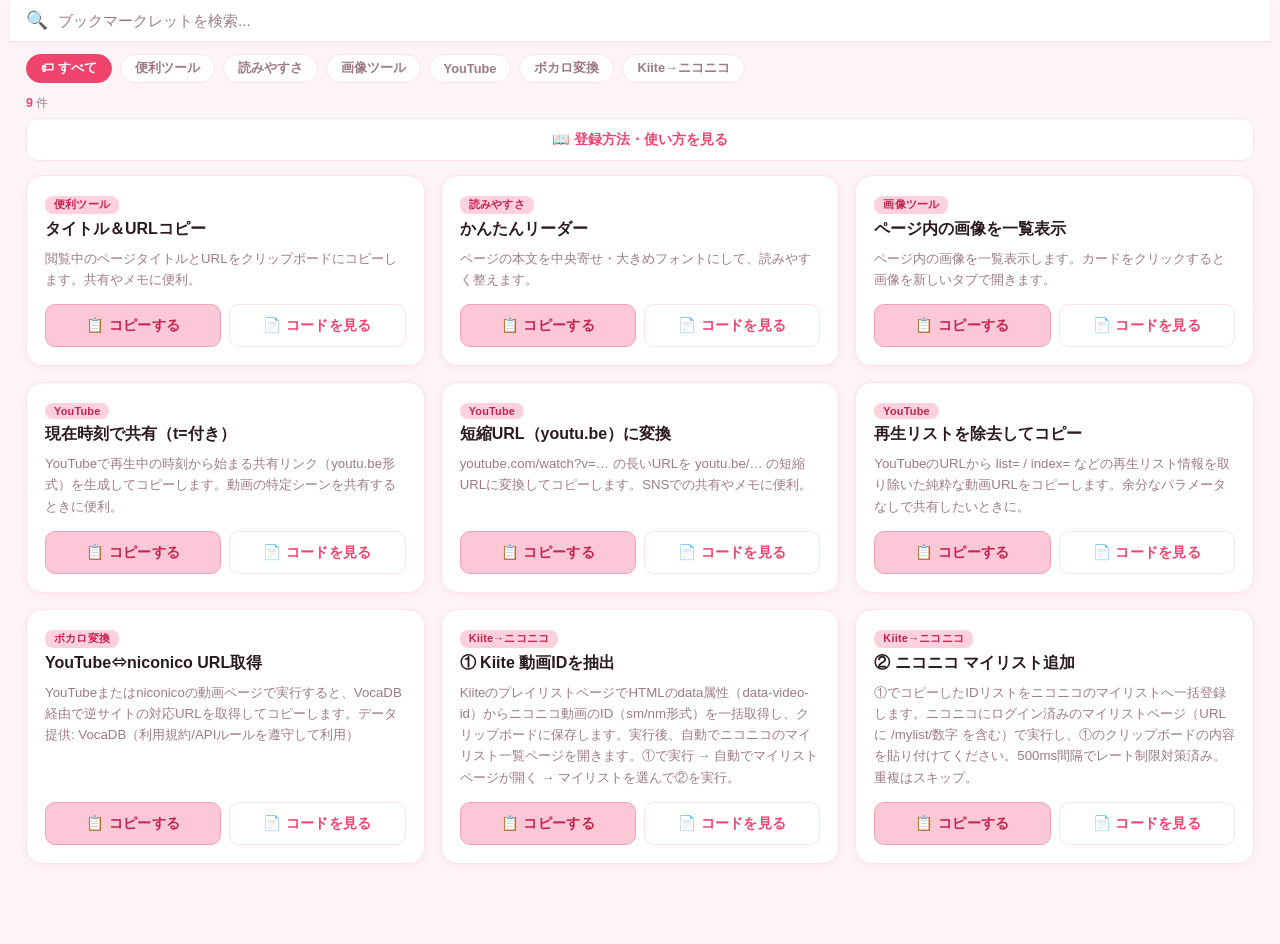
==== commit e72da46f: "Simplify image-picker: remove ZIP/select, click card to open image in new tab" ====
--- a/index.html
+++ b/index.html
@@ -582,9 +582,9 @@
     {
       id: "image-picker-downloader",
       tag: "画像ツール",
-      title: "画像を選択してダウンロード",
-      description: "ページ内の画像を一覧表示し、欲しい画像だけ選んでまとめてダウンロードします。",
-      code: `javascript:void(function(){try{var list=[],seen=new Set();Array.prototype.forEach.call(document.images,function(im){var u=(im.currentSrc||im.src||'').trim();if(!u||seen.has(u))return;seen.add(u);list.push({url:u,alt:(im.alt||'').trim(),w:im.naturalWidth||im.width||0,h:im.naturalHeight||im.height||0});});if(!list.length){alert('画像が見つかりませんでした。');return;}var old=document.getElementById('__bm_img_dl_overlay__');if(old)old.remove();var ov=document.createElement('div');ov.id='__bm_img_dl_overlay__';ov.style.cssText='position:fixed;inset:0;z-index:2147483647;background:rgba(0,0,0,.6);display:flex;align-items:center;justify-content:center;padding:12px;';var panel=document.createElement('div');panel.style.cssText='width:min(960px,96vw);max-height:92vh;background:#fff;border-radius:12px;display:flex;flex-direction:column;overflow:hidden;font-family:sans-serif;';var head=document.createElement('div');head.style.cssText='padding:10px 12px;border-bottom:1px solid #eee;display:flex;align-items:center;justify-content:space-between;gap:8px;';var strong=document.createElement('strong');strong.style.fontSize='14px';strong.textContent='画像を選択してダウンロード';var span=document.createElement('span');span.style.cssText='font-size:12px;color:#666';span.textContent=list.length+'件';head.appendChild(strong);head.appendChild(span);var body=document.createElement('div');body.style.cssText='padding:8px 10px;overflow:auto;display:grid;grid-template-columns:repeat(auto-fill,minmax(220px,1fr));gap:8px;';var foot=document.createElement('div');foot.style.cssText='padding:10px;border-top:1px solid #eee;display:flex;gap:8px;flex-wrap:wrap;';function mkBtn(text,bg,color){var b=document.createElement('button');b.type='button';b.textContent=text;b.style.cssText='border:none;border-radius:8px;padding:9px 12px;font-size:12px;font-weight:700;cursor:pointer;background:'+bg+';color:'+color+';';return b;}var btnAll=mkBtn('全選択','#f0f0f0','#333');var btnNone=mkBtn('全解除','#f0f0f0','#333');var btnDl=mkBtn('選択をDL','#f0446e','#fff');var btnClose=mkBtn('閉じる','#fff','#333');btnClose.style.border='1px solid #ddd';foot.appendChild(btnAll);foot.appendChild(btnNone);foot.appendChild(btnDl);foot.appendChild(btnClose);list.forEach(function(it,i){var item=document.createElement('label');item.style.cssText='display:flex;gap:8px;align-items:flex-start;border:1px solid #eee;border-radius:8px;padding:8px;';var c=document.createElement('input');c.type='checkbox';c.checked=true;c.dataset.idx=String(i);c.style.marginTop='2px';var img=document.createElement('img');img.src=it.url;img.loading='lazy';img.style.cssText='width:56px;height:56px;object-fit:cover;border-radius:6px;background:#f4f4f4;';var meta=document.createElement('div');meta.style.cssText='min-width:0;flex:1;';var d1=document.createElement('div');d1.style.cssText='font-size:12px;font-weight:700;overflow:hidden;text-overflow:ellipsis;white-space:nowrap';d1.textContent=(it.alt||('image_'+(i+1)));var d2=document.createElement('div');d2.style.cssText='font-size:11px;color:#666';d2.textContent=it.w+'x'+it.h;var d3=document.createElement('div');d3.style.cssText='font-size:10px;color:#888;overflow:hidden;text-overflow:ellipsis;white-space:nowrap';d3.textContent=it.url;meta.appendChild(d1);meta.appendChild(d2);meta.appendChild(d3);item.appendChild(c);item.appendChild(img);item.appendChild(meta);body.appendChild(item);});panel.appendChild(head);panel.appendChild(body);panel.appendChild(foot);ov.appendChild(panel);document.body.appendChild(ov);function allChecks(){return ov.querySelectorAll('input[type="checkbox"]');}btnAll.onclick=function(){allChecks().forEach(function(c){c.checked=true;});};btnNone.onclick=function(){allChecks().forEach(function(c){c.checked=false;});};btnClose.onclick=function(){ov.remove();};ov.addEventListener('click',function(e){if(e.target===ov)ov.remove();});function fileName(u,i){try{var p=new URL(u,location.href).pathname.split('/').pop()||('image_'+(i+1));if(!/\.[a-zA-Z0-9]{2,5}$/.test(p))p+='.jpg';return p.replace(/[\\\\/:*?"<>|]+/g,'_');}catch(e){return 'image_'+(i+1)+'.jpg';}}async function saveOne(u,name){try{var r=await fetch(u,{credentials:'include'});if(!r.ok)throw new Error('http '+r.status);var blob=await r.blob();var a=document.createElement('a');a.href=URL.createObjectURL(blob);a.download=name;document.body.appendChild(a);a.click();setTimeout(function(){URL.revokeObjectURL(a.href);a.remove();},400);}catch(err){var a2=document.createElement('a');a2.href=u;a2.download=name;a2.target='_blank';a2.rel='noopener';document.body.appendChild(a2);a2.click();setTimeout(function(){a2.remove();},200);}}btnDl.onclick=async function(){var idx=[];allChecks().forEach(function(c){if(c.checked)idx.push(parseInt(c.dataset.idx,10));});if(!idx.length){alert('画像を選択してください。');return;}btnDl.disabled=true;if(idx.length===1){btnDl.textContent='ダウンロード中...';var k0=idx[0],it0=list[k0];await saveOne(it0.url,fileName(it0.url,k0));btnDl.disabled=false;btnDl.textContent='選択をDL';alert('ダウンロードしました（1件）。');}else{btnDl.textContent='ZIP作成中...';try{var JSZip=await new Promise(function(resolve,reject){if(window.JSZip){resolve(window.JSZip);return;}var s=document.createElement('script');s.src='https://cdnjs.cloudflare.com/ajax/libs/jszip/3.10.1/jszip.min.js';s.onload=function(){resolve(window.JSZip);};s.onerror=reject;document.head.appendChild(s);});var zip=new JSZip();var usedNames={};for(var j=0;j<idx.length;j++){var k=idx[j],it=list[k];var nm=fileName(it.url,k);if(usedNames[nm]){var dot=nm.lastIndexOf('.');nm=dot>=0?nm.slice(0,dot)+'_'+j+nm.slice(dot):nm+'_'+j;}usedNames[nm]=1;try{var r=await fetch(it.url,{credentials:'include'});if(!r.ok)throw new Error('http '+r.status);var blob=await r.blob();var ab=await blob.arrayBuffer();zip.file(nm,ab);}catch(ferr){}}var zb=await zip.generateAsync({type:'blob'});var za=document.createElement('a');za.href=URL.createObjectURL(zb);za.download='images_'+idx.length+'.zip';document.body.appendChild(za);za.click();setTimeout(function(){URL.revokeObjectURL(za.href);za.remove();},400);alert('ZIPをダウンロードしました（'+idx.length+'件）。');}catch(zerr){alert('ZIP作成エラー: '+zerr);}btnDl.disabled=false;btnDl.textContent='選択をDL';};}}catch(e){alert('エラー: '+e);}})()`
+      title: "ページ内の画像を一覧表示",
+      description: "ページ内の画像を一覧表示します。カードをクリックすると画像を新しいタブで開きます。",
+      code: `javascript:void(function(){try{var list=[],seen=new Set();Array.prototype.forEach.call(document.images,function(im){var u=(im.currentSrc||im.src||'').trim();if(!u||seen.has(u))return;seen.add(u);list.push({url:u,alt:(im.alt||'').trim(),w:im.naturalWidth||im.width||0,h:im.naturalHeight||im.height||0});});if(!list.length){alert('画像が見つかりませんでした。');return;}var old=document.getElementById('__bm_img_dl_overlay__');if(old)old.remove();var ov=document.createElement('div');ov.id='__bm_img_dl_overlay__';ov.style.cssText='position:fixed;inset:0;z-index:2147483647;background:rgba(0,0,0,.6);display:flex;align-items:center;justify-content:center;padding:12px;';var panel=document.createElement('div');panel.style.cssText='width:min(960px,96vw);max-height:92vh;background:#fff;border-radius:12px;display:flex;flex-direction:column;overflow:hidden;font-family:sans-serif;';var head=document.createElement('div');head.style.cssText='padding:10px 12px;border-bottom:1px solid #eee;display:flex;align-items:center;justify-content:space-between;gap:8px;';var strong=document.createElement('strong');strong.style.fontSize='14px';strong.textContent='画像をクリックして開く';var span=document.createElement('span');span.style.cssText='font-size:12px;color:#666';span.textContent=list.length+'件';head.appendChild(strong);head.appendChild(span);var body=document.createElement('div');body.style.cssText='padding:8px 10px;overflow:auto;display:grid;grid-template-columns:repeat(auto-fill,minmax(220px,1fr));gap:8px;';var foot=document.createElement('div');foot.style.cssText='padding:10px;border-top:1px solid #eee;display:flex;gap:8px;flex-wrap:wrap;';function mkBtn(text,bg,color){var b=document.createElement('button');b.type='button';b.textContent=text;b.style.cssText='border:none;border-radius:8px;padding:9px 12px;font-size:12px;font-weight:700;cursor:pointer;background:'+bg+';color:'+color+';';return b;}var btnClose=mkBtn('閉じる','#fff','#333');btnClose.style.border='1px solid #ddd';foot.appendChild(btnClose);list.forEach(function(it,i){var item=document.createElement('div');item.style.cssText='display:flex;gap:8px;align-items:flex-start;border:1px solid #eee;border-radius:8px;padding:8px;cursor:pointer;';item.onmouseover=function(){item.style.background='#f5f5f5';};item.onmouseout=function(){item.style.background='';};var img=document.createElement('img');img.src=it.url;img.loading='lazy';img.style.cssText='width:56px;height:56px;object-fit:cover;border-radius:6px;background:#f4f4f4;flex-shrink:0;';var meta=document.createElement('div');meta.style.cssText='min-width:0;flex:1;';var d1=document.createElement('div');d1.style.cssText='font-size:12px;font-weight:700;overflow:hidden;text-overflow:ellipsis;white-space:nowrap';d1.textContent=(it.alt||('image_'+(i+1)));var d2=document.createElement('div');d2.style.cssText='font-size:11px;color:#666';d2.textContent=it.w+'x'+it.h;var d3=document.createElement('div');d3.style.cssText='font-size:10px;color:#888;overflow:hidden;text-overflow:ellipsis;white-space:nowrap';d3.textContent=it.url;meta.appendChild(d1);meta.appendChild(d2);meta.appendChild(d3);item.appendChild(img);item.appendChild(meta);item.onclick=function(){window.open(it.url,'_blank');};body.appendChild(item);});panel.appendChild(head);panel.appendChild(body);panel.appendChild(foot);ov.appendChild(panel);document.body.appendChild(ov);btnClose.onclick=function(){ov.remove();};ov.addEventListener('click',function(e){if(e.target===ov)ov.remove();});}catch(e){alert('エラー: '+e);}})()`
     },
     {
       id: "yt-timecode-link",
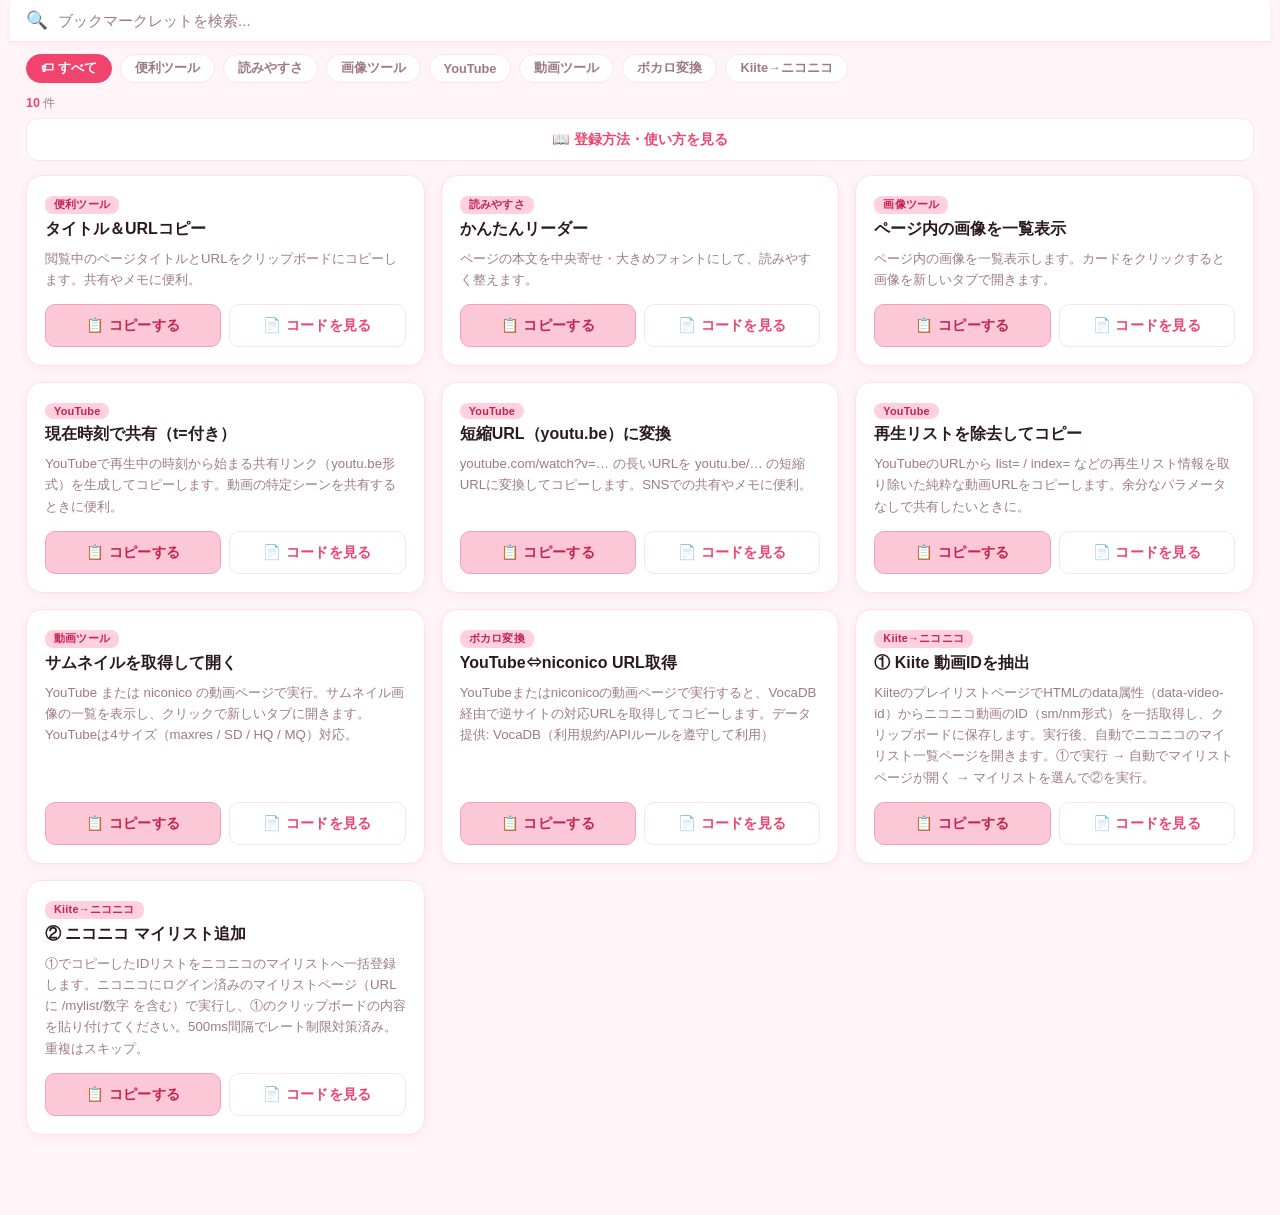
==== commit 8fa3a470: "Add thumbnail-viewer bookmarklet (YouTube/niconico)" ====
--- a/index.html
+++ b/index.html
@@ -584,7 +584,7 @@
       tag: "画像ツール",
       title: "ページ内の画像を一覧表示",
       description: "ページ内の画像を一覧表示します。カードをクリックすると画像を新しいタブで開きます。",
-      code: `javascript:void(function(){try{var list=[],seen=new Set();Array.prototype.forEach.call(document.images,function(im){var u=(im.currentSrc||im.src||'').trim();if(!u||seen.has(u))return;seen.add(u);list.push({url:u,alt:(im.alt||'').trim(),w:im.naturalWidth||im.width||0,h:im.naturalHeight||im.height||0});});if(!list.length){alert('画像が見つかりませんでした。');return;}var old=document.getElementById('__bm_img_dl_overlay__');if(old)old.remove();var ov=document.createElement('div');ov.id='__bm_img_dl_overlay__';ov.style.cssText='position:fixed;inset:0;z-index:2147483647;background:rgba(0,0,0,.6);display:flex;align-items:center;justify-content:center;padding:12px;';var panel=document.createElement('div');panel.style.cssText='width:min(960px,96vw);max-height:92vh;background:#fff;border-radius:12px;display:flex;flex-direction:column;overflow:hidden;font-family:sans-serif;';var head=document.createElement('div');head.style.cssText='padding:10px 12px;border-bottom:1px solid #eee;display:flex;align-items:center;justify-content:space-between;gap:8px;';var strong=document.createElement('strong');strong.style.fontSize='14px';strong.textContent='画像をクリックして開く';var span=document.createElement('span');span.style.cssText='font-size:12px;color:#666';span.textContent=list.length+'件';head.appendChild(strong);head.appendChild(span);var body=document.createElement('div');body.style.cssText='padding:8px 10px;overflow:auto;display:grid;grid-template-columns:repeat(auto-fill,minmax(220px,1fr));gap:8px;';var foot=document.createElement('div');foot.style.cssText='padding:10px;border-top:1px solid #eee;display:flex;gap:8px;flex-wrap:wrap;';function mkBtn(text,bg,color){var b=document.createElement('button');b.type='button';b.textContent=text;b.style.cssText='border:none;border-radius:8px;padding:9px 12px;font-size:12px;font-weight:700;cursor:pointer;background:'+bg+';color:'+color+';';return b;}var btnClose=mkBtn('閉じる','#fff','#333');btnClose.style.border='1px solid #ddd';foot.appendChild(btnClose);list.forEach(function(it,i){var item=document.createElement('div');item.style.cssText='display:flex;gap:8px;align-items:flex-start;border:1px solid #eee;border-radius:8px;padding:8px;cursor:pointer;';item.onmouseover=function(){item.style.background='#f5f5f5';};item.onmouseout=function(){item.style.background='';};var img=document.createElement('img');img.src=it.url;img.loading='lazy';img.style.cssText='width:56px;height:56px;object-fit:cover;border-radius:6px;background:#f4f4f4;flex-shrink:0;';var meta=document.createElement('div');meta.style.cssText='min-width:0;flex:1;';var d1=document.createElement('div');d1.style.cssText='font-size:12px;font-weight:700;overflow:hidden;text-overflow:ellipsis;white-space:nowrap';d1.textContent=(it.alt||('image_'+(i+1)));var d2=document.createElement('div');d2.style.cssText='font-size:11px;color:#666';d2.textContent=it.w+'x'+it.h;var d3=document.createElement('div');d3.style.cssText='font-size:10px;color:#888;overflow:hidden;text-overflow:ellipsis;white-space:nowrap';d3.textContent=it.url;meta.appendChild(d1);meta.appendChild(d2);meta.appendChild(d3);item.appendChild(img);item.appendChild(meta);item.onclick=function(){window.open(it.url,'_blank');};body.appendChild(item);});panel.appendChild(head);panel.appendChild(body);panel.appendChild(foot);ov.appendChild(panel);document.body.appendChild(ov);btnClose.onclick=function(){ov.remove();};ov.addEventListener('click',function(e){if(e.target===ov)ov.remove();});}catch(e){alert('エラー: '+e);}})()`
+      code: `javascript:void(function(){try{var list=[],seen=new Set();Array.prototype.forEach.call(document.images,function(im){var u=(im.currentSrc||im.src||'').trim();if(!u||u.indexOf('https://')!==0||seen.has(u))return;seen.add(u);list.push({url:u,alt:(im.alt||'').trim(),w:im.naturalWidth||im.width||0,h:im.naturalHeight||im.height||0});});if(!list.length){alert('画像が見つかりませんでした。');return;}var old=document.getElementById('__bm_img_dl_overlay__');if(old)old.remove();var ov=document.createElement('div');ov.id='__bm_img_dl_overlay__';ov.style.cssText='position:fixed;inset:0;z-index:2147483647;background:rgba(0,0,0,.6);display:flex;align-items:center;justify-content:center;padding:12px;';var panel=document.createElement('div');panel.style.cssText='width:min(960px,96vw);max-height:92vh;background:#fff;border-radius:12px;display:flex;flex-direction:column;overflow:hidden;font-family:sans-serif;';var head=document.createElement('div');head.style.cssText='padding:10px 12px;border-bottom:1px solid #eee;display:flex;align-items:center;justify-content:space-between;gap:8px;';var strong=document.createElement('strong');strong.style.fontSize='14px';strong.textContent='画像をクリックして開く';var span=document.createElement('span');span.style.cssText='font-size:12px;color:#666';span.textContent=list.length+'件';head.appendChild(strong);head.appendChild(span);var body=document.createElement('div');body.style.cssText='padding:8px 10px;overflow:auto;display:grid;grid-template-columns:repeat(auto-fill,minmax(220px,1fr));gap:8px;';var foot=document.createElement('div');foot.style.cssText='padding:10px;border-top:1px solid #eee;display:flex;gap:8px;flex-wrap:wrap;';function mkBtn(text,bg,color){var b=document.createElement('button');b.type='button';b.textContent=text;b.style.cssText='border:none;border-radius:8px;padding:9px 12px;font-size:12px;font-weight:700;cursor:pointer;background:'+bg+';color:'+color+';';return b;}var btnClose=mkBtn('閉じる','#fff','#333');btnClose.style.border='1px solid #ddd';foot.appendChild(btnClose);list.forEach(function(it,i){var item=document.createElement('div');item.style.cssText='display:flex;gap:8px;align-items:flex-start;border:1px solid #eee;border-radius:8px;padding:8px;cursor:pointer;';item.onmouseover=function(){item.style.background='#f5f5f5';};item.onmouseout=function(){item.style.background='';};var img=document.createElement('img');img.src=it.url;img.loading='lazy';img.style.cssText='width:56px;height:56px;object-fit:cover;border-radius:6px;background:#f4f4f4;flex-shrink:0;';var meta=document.createElement('div');meta.style.cssText='min-width:0;flex:1;';var d1=document.createElement('div');d1.style.cssText='font-size:12px;font-weight:700;overflow:hidden;text-overflow:ellipsis;white-space:nowrap';d1.textContent=(it.alt||('image_'+(i+1)));var d2=document.createElement('div');d2.style.cssText='font-size:11px;color:#666';d2.textContent=it.w+'x'+it.h;var d3=document.createElement('div');d3.style.cssText='font-size:10px;color:#888;overflow:hidden;text-overflow:ellipsis;white-space:nowrap';d3.textContent=it.url;meta.appendChild(d1);meta.appendChild(d2);meta.appendChild(d3);item.appendChild(img);item.appendChild(meta);item.onclick=function(){window.open(it.url,'_blank');};body.appendChild(item);});panel.appendChild(head);panel.appendChild(body);panel.appendChild(foot);ov.appendChild(panel);document.body.appendChild(ov);btnClose.onclick=function(){ov.remove();};ov.addEventListener('click',function(e){if(e.target===ov)ov.remove();});}catch(e){alert('エラー: '+e);}})()`
     },
     {
       id: "yt-timecode-link",
@@ -606,6 +606,13 @@
       title: "再生リストを除去してコピー",
       description: "YouTubeのURLから list= / index= などの再生リスト情報を取り除いた純粋な動画URLをコピーします。余分なパラメータなしで共有したいときに。",
       code: `javascript:void(function(){var u=new URL(location.href);u.searchParams.delete('list');u.searchParams.delete('index');u.searchParams.delete('pp');var url=u.toString();navigator.clipboard.writeText(url).then(function(){alert('再生リスト除去済みURLをコピーしました!\\n'+url)}).catch(function(){prompt('コピーしてください:',url)})})()`    },
+    {
+      id: "thumbnail-viewer",
+      tag: "動画ツール",
+      title: "サムネイルを取得して開く",
+      description: "YouTube または niconico の動画ページで実行。サムネイル画像の一覧を表示し、クリックで新しいタブに開きます。YouTubeは4サイズ（maxres / SD / HQ / MQ）対応。",
+      code: String.raw`javascript:void(function(){try{var host=(location.hostname||'').replace(/^www\./,'');var u=new URL(location.href);var thumbs=[],title='';if(host==='youtube.com'||host==='m.youtube.com'||host==='youtu.be'){var vid=host==='youtu.be'?(u.pathname.split('/').filter(Boolean)[0]||''):(u.searchParams.get('v')||(u.pathname.indexOf('/shorts/')===0?u.pathname.split('/')[2]||'':''));if(!vid){alert('動画IDを取得できませんでした。');return;}title='YouTube サムネイル';var b='https://img.youtube.com/vi/'+vid+'/';thumbs=[{label:'maxres (1280×720)',url:b+'maxresdefault.jpg'},{label:'SD (640×480)',url:b+'sddefault.jpg'},{label:'HQ (480×360)',url:b+'hqdefault.jpg'},{label:'MQ (320×180)',url:b+'mqdefault.jpg'}];}else if(host.indexOf('nicovideo.jp')>=0){title='niconico サムネイル';var og=document.querySelector('meta[property="og:image"]');if(og&&og.content){thumbs=[{label:'サムネイル',url:og.content}];}else{alert('サムネイルが取得できませんでした。');return;}}else{alert('YouTube または niconico の動画ページで実行してください。');return;}if(!thumbs.length){alert('サムネイルが取得できませんでした。');return;}var old=document.getElementById('__bm_thumb__');if(old)old.remove();var ov=document.createElement('div');ov.id='__bm_thumb__';ov.style.cssText='position:fixed;inset:0;z-index:2147483647;background:rgba(0,0,0,.6);display:flex;align-items:center;justify-content:center;padding:16px;';var box=document.createElement('div');box.style.cssText='width:min(640px,96vw);max-height:90vh;background:#fff;border-radius:12px;display:flex;flex-direction:column;overflow:hidden;font-family:sans-serif;';var hd=document.createElement('div');hd.style.cssText='padding:12px 16px;border-bottom:1px solid #eee;display:flex;align-items:center;justify-content:space-between;';var ht=document.createElement('strong');ht.style.fontSize='14px';ht.textContent=title;var hx=document.createElement('button');hx.type='button';hx.textContent='✕';hx.style.cssText='border:none;background:none;font-size:16px;cursor:pointer;color:#666;padding:0 4px;';hx.onclick=function(){ov.remove();};hd.appendChild(ht);hd.appendChild(hx);var bd=document.createElement('div');bd.style.cssText='padding:12px;display:flex;flex-direction:column;gap:10px;overflow:auto;';thumbs.forEach(function(th){var card=document.createElement('div');card.style.cssText='border:1px solid #eee;border-radius:8px;overflow:hidden;cursor:pointer;';card.onmouseover=function(){card.style.borderColor='#f0446e';};card.onmouseout=function(){card.style.borderColor='#eee';};var img=document.createElement('img');img.src=th.url;img.style.cssText='width:100%;height:auto;display:block;background:#f4f4f4;min-height:40px;';img.alt=th.label;var lbl=document.createElement('div');lbl.style.cssText='padding:6px 10px;font-size:11px;color:#666;background:#fafafa;border-top:1px solid #eee;';lbl.textContent=th.label;card.appendChild(img);card.appendChild(lbl);card.onclick=function(){window.open(th.url,'_blank');};bd.appendChild(card);});box.appendChild(hd);box.appendChild(bd);ov.appendChild(box);document.body.appendChild(ov);ov.addEventListener('click',function(e){if(e.target===ov)ov.remove();});}catch(e){alert('エラー: '+e);}})()` 
+    },
     {
       id: "vocaloid-cross-url",
       tag: "ボカロ変換",
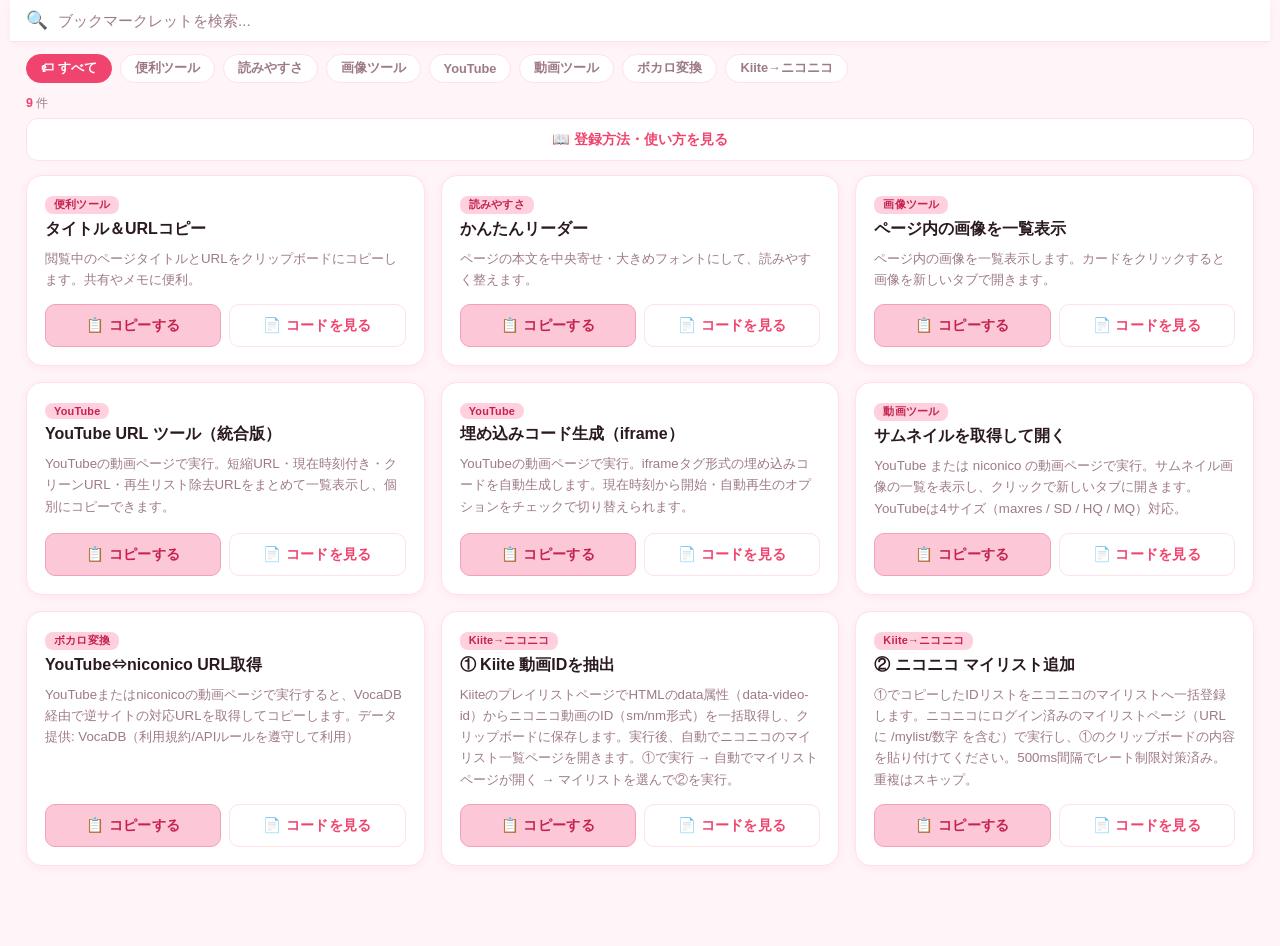
==== commit a0aa51af: "YouTube URLツール: 3つ統合+埋め込みコード生成を追加" ====
--- a/index.html
+++ b/index.html
@@ -587,25 +587,19 @@
       code: `javascript:void(function(){try{var list=[],seen=new Set();Array.prototype.forEach.call(document.images,function(im){var u=(im.currentSrc||im.src||'').trim();if(!u||u.indexOf('https://')!==0||seen.has(u))return;seen.add(u);list.push({url:u,alt:(im.alt||'').trim(),w:im.naturalWidth||im.width||0,h:im.naturalHeight||im.height||0});});if(!list.length){alert('画像が見つかりませんでした。');return;}var old=document.getElementById('__bm_img_dl_overlay__');if(old)old.remove();var ov=document.createElement('div');ov.id='__bm_img_dl_overlay__';ov.style.cssText='position:fixed;inset:0;z-index:2147483647;background:rgba(0,0,0,.6);display:flex;align-items:center;justify-content:center;padding:12px;';var panel=document.createElement('div');panel.style.cssText='width:min(960px,96vw);max-height:92vh;background:#fff;border-radius:12px;display:flex;flex-direction:column;overflow:hidden;font-family:sans-serif;';var head=document.createElement('div');head.style.cssText='padding:10px 12px;border-bottom:1px solid #eee;display:flex;align-items:center;justify-content:space-between;gap:8px;';var strong=document.createElement('strong');strong.style.fontSize='14px';strong.textContent='画像をクリックして開く';var span=document.createElement('span');span.style.cssText='font-size:12px;color:#666';span.textContent=list.length+'件';head.appendChild(strong);head.appendChild(span);var body=document.createElement('div');body.style.cssText='padding:8px 10px;overflow:auto;display:grid;grid-template-columns:repeat(auto-fill,minmax(220px,1fr));gap:8px;';var foot=document.createElement('div');foot.style.cssText='padding:10px;border-top:1px solid #eee;display:flex;gap:8px;flex-wrap:wrap;';function mkBtn(text,bg,color){var b=document.createElement('button');b.type='button';b.textContent=text;b.style.cssText='border:none;border-radius:8px;padding:9px 12px;font-size:12px;font-weight:700;cursor:pointer;background:'+bg+';color:'+color+';';return b;}var btnClose=mkBtn('閉じる','#fff','#333');btnClose.style.border='1px solid #ddd';foot.appendChild(btnClose);list.forEach(function(it,i){var item=document.createElement('div');item.style.cssText='display:flex;gap:8px;align-items:flex-start;border:1px solid #eee;border-radius:8px;padding:8px;cursor:pointer;';item.onmouseover=function(){item.style.background='#f5f5f5';};item.onmouseout=function(){item.style.background='';};var img=document.createElement('img');img.src=it.url;img.loading='lazy';img.style.cssText='width:56px;height:56px;object-fit:cover;border-radius:6px;background:#f4f4f4;flex-shrink:0;';var meta=document.createElement('div');meta.style.cssText='min-width:0;flex:1;';var d1=document.createElement('div');d1.style.cssText='font-size:12px;font-weight:700;overflow:hidden;text-overflow:ellipsis;white-space:nowrap';d1.textContent=(it.alt||('image_'+(i+1)));var d2=document.createElement('div');d2.style.cssText='font-size:11px;color:#666';d2.textContent=it.w+'x'+it.h;var d3=document.createElement('div');d3.style.cssText='font-size:10px;color:#888;overflow:hidden;text-overflow:ellipsis;white-space:nowrap';d3.textContent=it.url;meta.appendChild(d1);meta.appendChild(d2);meta.appendChild(d3);item.appendChild(img);item.appendChild(meta);item.onclick=function(){window.open(it.url,'_blank');};body.appendChild(item);});panel.appendChild(head);panel.appendChild(body);panel.appendChild(foot);ov.appendChild(panel);document.body.appendChild(ov);btnClose.onclick=function(){ov.remove();};ov.addEventListener('click',function(e){if(e.target===ov)ov.remove();});}catch(e){alert('エラー: '+e);}})()`
     },
     {
-      id: "yt-timecode-link",
+      id: "yt-url-toolkit",
       tag: "YouTube",
-      title: "現在時刻で共有（t=付き）",
-      description: "YouTubeで再生中の時刻から始まる共有リンク（youtu.be形式）を生成してコピーします。動画の特定シーンを共有するときに便利。",
-      code: `javascript:void(function(){var v=document.querySelector('video');if(!v){alert('動画が見つかりません\\nYouTubeの動画ページで実行してください');return;}var p=new URLSearchParams(location.search),id=p.get('v')||location.pathname.slice(1);if(!id){alert('動画IDが取得できません');return;}var t=Math.floor(v.currentTime),url='https://youtu.be/'+id+(t>0?'?t='+t:'');navigator.clipboard.writeText(url).then(function(){alert('コピーしました!\\n'+url)}).catch(function(){prompt('コピーしてください:',url)})})()`
+      title: "YouTube URL ツール（統合版）",
+      description: "YouTubeの動画ページで実行。短縮URL・現在時刻付き・クリーンURL・再生リスト除去URLをまとめて一覧表示し、個別にコピーできます。",
+      code: `javascript:void(function(){try{var host=(location.hostname||'').replace(/^www\./,''),u=new URL(location.href),vid='';if(host==='youtu.be'){vid=u.pathname.split('/').filter(Boolean)[0]||'';}else if(host==='youtube.com'||host==='m.youtube.com'){vid=u.searchParams.get('v')||(u.pathname.indexOf('/shorts/')===0?u.pathname.split('/')[2]||'':'');}if(!vid){alert('YouTube動画ページで実行してください');return;}var v=document.querySelector('video'),t=v?Math.floor(v.currentTime):0;var cu=new URL(location.href);['list','index','pp'].forEach(function(p){cu.searchParams.delete(p);});var cleanUrl=cu.toString();var rows=[{label:'短縮 URL',url:'https://youtu.be/'+vid},{label:'短縮 URL＋現在時刻（'+t+'s）',url:'https://youtu.be/'+vid+'?t='+t,skip:t<=0},{label:'クリーン URL',url:'https://www.youtube.com/watch?v='+vid},{label:'クリーン URL＋現在時刻（'+t+'s）',url:'https://www.youtube.com/watch?v='+vid+'&t='+t+'s',skip:t<=0},{label:'再生リスト除去 URL',url:cleanUrl,skip:cleanUrl===location.href}].filter(function(r){return!r.skip;});var old=document.getElementById('__bm_yt_url__');if(old)old.remove();var ov=document.createElement('div');ov.id='__bm_yt_url__';ov.style.cssText='position:fixed;inset:0;z-index:2147483647;background:rgba(0,0,0,.5);display:flex;align-items:center;justify-content:center;padding:16px;';var box=document.createElement('div');box.style.cssText='width:min(560px,96vw);background:#fff;border-radius:14px;overflow:hidden;font-family:sans-serif;';var hd=document.createElement('div');hd.style.cssText='padding:12px 16px;border-bottom:1px solid #eee;display:flex;align-items:center;justify-content:space-between;';var ht=document.createElement('strong');ht.style.fontSize='14px';ht.textContent='YouTube URL ツール';var hx=document.createElement('button');hx.type='button';hx.textContent='✕';hx.style.cssText='border:none;background:none;font-size:16px;cursor:pointer;color:#666;padding:0 4px;';hx.onclick=function(){ov.remove();};hd.appendChild(ht);hd.appendChild(hx);var bd=document.createElement('div');bd.style.cssText='padding:4px 0;';rows.forEach(function(row){var item=document.createElement('div');item.style.cssText='display:flex;align-items:center;padding:10px 12px;border-bottom:1px solid #f5f5f5;gap:8px;';var left=document.createElement('div');left.style.cssText='flex:1;min-width:0;';var lbl=document.createElement('div');lbl.style.cssText='font-size:11px;color:#888;margin-bottom:2px;';lbl.textContent=row.label;var urlDiv=document.createElement('div');urlDiv.style.cssText='font-size:11px;color:#333;overflow:hidden;text-overflow:ellipsis;white-space:nowrap;';urlDiv.textContent=row.url;left.appendChild(lbl);left.appendChild(urlDiv);var btn=document.createElement('button');btn.type='button';btn.textContent='コピー';btn.style.cssText='flex-shrink:0;border:1.5px solid #e0e0e0;border-radius:8px;padding:6px 12px;font-size:11px;font-weight:700;cursor:pointer;background:#fff;color:#333;white-space:nowrap;';btn.onclick=function(){navigator.clipboard.writeText(row.url).then(function(){btn.textContent='✅ コピー済み';btn.style.background='#e8f9ef';btn.style.borderColor='#a8e6c1';btn.style.color='#1a7a45';setTimeout(function(){btn.textContent='コピー';btn.style.background='#fff';btn.style.borderColor='#e0e0e0';btn.style.color='#333';},1800);}).catch(function(){prompt('URLをコピーしてください:',row.url);});};item.appendChild(left);item.appendChild(btn);bd.appendChild(item);});var ft=document.createElement('div');ft.style.cssText='padding:10px;';var bClose=document.createElement('button');bClose.type='button';bClose.textContent='閉じる';bClose.style.cssText='width:100%;border:1.5px solid #e0e0e0;border-radius:8px;padding:9px;font-size:12px;font-weight:700;cursor:pointer;background:#fff;color:#555;';bClose.onclick=function(){ov.remove();};ft.appendChild(bClose);box.appendChild(hd);box.appendChild(bd);box.appendChild(ft);ov.appendChild(box);document.body.appendChild(ov);ov.addEventListener('click',function(e){if(e.target===ov)ov.remove();});}catch(e){alert('エラー: '+e);}})()` 
     },
     {
-      id: "yt-short-url",
+      id: "yt-embed-code",
       tag: "YouTube",
-      title: "短縮URL（youtu.be）に変換",
-      description: "youtube.com/watch?v=… の長いURLを youtu.be/… の短縮URLに変換してコピーします。SNSでの共有やメモに便利。",
-      code: `javascript:void(function(){var p=new URLSearchParams(location.search),id=p.get('v');if(!id){alert('YouTube動画ページで実行してください');return;}var url='https://youtu.be/'+id;navigator.clipboard.writeText(url).then(function(){alert('短縮URLをコピーしました!\\n'+url)}).catch(function(){prompt('コピーしてください:',url)})})()`
+      title: "埋め込みコード生成（iframe）",
+      description: "YouTubeの動画ページで実行。iframeタグ形式の埋め込みコードを自動生成します。現在時刻から開始・自動再生のオプションをチェックで切り替えられます。",
+      code: `javascript:void(function(){try{var host=(location.hostname||'').replace(/^www\./,''),u=new URL(location.href),vid='';if(host==='youtu.be'){vid=u.pathname.split('/').filter(Boolean)[0]||'';}else if(host==='youtube.com'||host==='m.youtube.com'){vid=u.searchParams.get('v')||(u.pathname.indexOf('/shorts/')===0?u.pathname.split('/')[2]||'':'');}if(!vid){alert('YouTube動画ページで実行してください');return;}var v=document.querySelector('video'),t=v?Math.floor(v.currentTime):0;var useTime=false,useAuto=false;function buildCode(){var params=[];if(useAuto)params.push('autoplay=1','mute=1');if(useTime&&t>0)params.push('start='+t);var src='https://www.youtube.com/embed/'+vid+(params.length?'?'+params.join('&'):'');return'<iframe width="560" height="315" src="'+src+'" title="YouTube video player" frameborder="0" allow="accelerometer; autoplay; clipboard-write; encrypted-media; gyroscope; picture-in-picture; web-share" allowfullscreen></iframe>';}var old=document.getElementById('__bm_yt_embed__');if(old)old.remove();var ov=document.createElement('div');ov.id='__bm_yt_embed__';ov.style.cssText='position:fixed;inset:0;z-index:2147483647;background:rgba(0,0,0,.5);display:flex;align-items:center;justify-content:center;padding:16px;';var box=document.createElement('div');box.style.cssText='width:min(560px,96vw);background:#fff;border-radius:14px;overflow:hidden;font-family:sans-serif;';var hd=document.createElement('div');hd.style.cssText='padding:12px 16px;border-bottom:1px solid #eee;display:flex;align-items:center;justify-content:space-between;';var ht=document.createElement('strong');ht.style.fontSize='14px';ht.textContent='YouTube 埋め込みコード生成';var hx=document.createElement('button');hx.type='button';hx.textContent='✕';hx.style.cssText='border:none;background:none;font-size:16px;cursor:pointer;color:#666;padding:0 4px;';hx.onclick=function(){ov.remove();};hd.appendChild(ht);hd.appendChild(hx);var bd=document.createElement('div');bd.style.cssText='padding:14px;display:flex;flex-direction:column;gap:10px;';function mkChk(labelText,dis,onChange){var wrap=document.createElement('label');wrap.style.cssText='display:flex;align-items:center;gap:8px;font-size:13px;color:'+(dis?'#aaa':'#333')+';cursor:'+(dis?'default':'pointer')+';user-select:none;';var cb=document.createElement('input');cb.type='checkbox';cb.style.cssText='accent-color:#f0446e;width:15px;height:15px;cursor:'+(dis?'default':'pointer')+';';if(dis)cb.disabled=true;cb.onchange=function(){onChange(cb.checked);ta.value=buildCode();};var sp=document.createElement('span');sp.textContent=labelText;wrap.appendChild(cb);wrap.appendChild(sp);return wrap;}var ta=document.createElement('textarea');ta.readOnly=true;ta.style.cssText='width:100%;height:76px;padding:10px;border:1px solid #e0e0e0;border-radius:8px;font-size:10px;font-family:ui-monospace,monospace;resize:vertical;line-height:1.5;color:#333;background:#fafafa;';ta.value=buildCode();bd.appendChild(mkChk('現在時刻から開始（'+t+'s）'+(t<=0?' — 動画再生中のみ有効':''),t<=0,function(v){useTime=v;}));bd.appendChild(mkChk('自動再生する（ミュートで開始）',false,function(v){useAuto=v;}));bd.appendChild(ta);var btnCopy=document.createElement('button');btnCopy.type='button';btnCopy.textContent='📋 コードをコピー';btnCopy.style.cssText='width:100%;border:none;border-radius:8px;padding:10px;font-size:13px;font-weight:700;cursor:pointer;background:#f0446e;color:#fff;';btnCopy.onclick=function(){navigator.clipboard.writeText(ta.value).then(function(){btnCopy.textContent='✅ コピーしました！';btnCopy.style.background='#27ae60';setTimeout(function(){btnCopy.textContent='📋 コードをコピー';btnCopy.style.background='#f0446e';},1800);}).catch(function(){ta.focus();ta.select();document.execCommand('copy');});};bd.appendChild(btnCopy);var btnClose=document.createElement('button');btnClose.type='button';btnClose.textContent='閉じる';btnClose.style.cssText='width:100%;border:1.5px solid #e0e0e0;border-radius:8px;padding:9px;font-size:12px;font-weight:700;cursor:pointer;background:#fff;color:#555;';btnClose.onclick=function(){ov.remove();};bd.appendChild(btnClose);box.appendChild(hd);box.appendChild(bd);ov.appendChild(box);document.body.appendChild(ov);ov.addEventListener('click',function(e){if(e.target===ov)ov.remove();});}catch(e){alert('エラー: '+e);}})()` 
     },
-    {
-      id: "yt-remove-playlist",
-      tag: "YouTube",
-      title: "再生リストを除去してコピー",
-      description: "YouTubeのURLから list= / index= などの再生リスト情報を取り除いた純粋な動画URLをコピーします。余分なパラメータなしで共有したいときに。",
-      code: `javascript:void(function(){var u=new URL(location.href);u.searchParams.delete('list');u.searchParams.delete('index');u.searchParams.delete('pp');var url=u.toString();navigator.clipboard.writeText(url).then(function(){alert('再生リスト除去済みURLをコピーしました!\\n'+url)}).catch(function(){prompt('コピーしてください:',url)})})()`    },
     {
       id: "thumbnail-viewer",
       tag: "動画ツール",
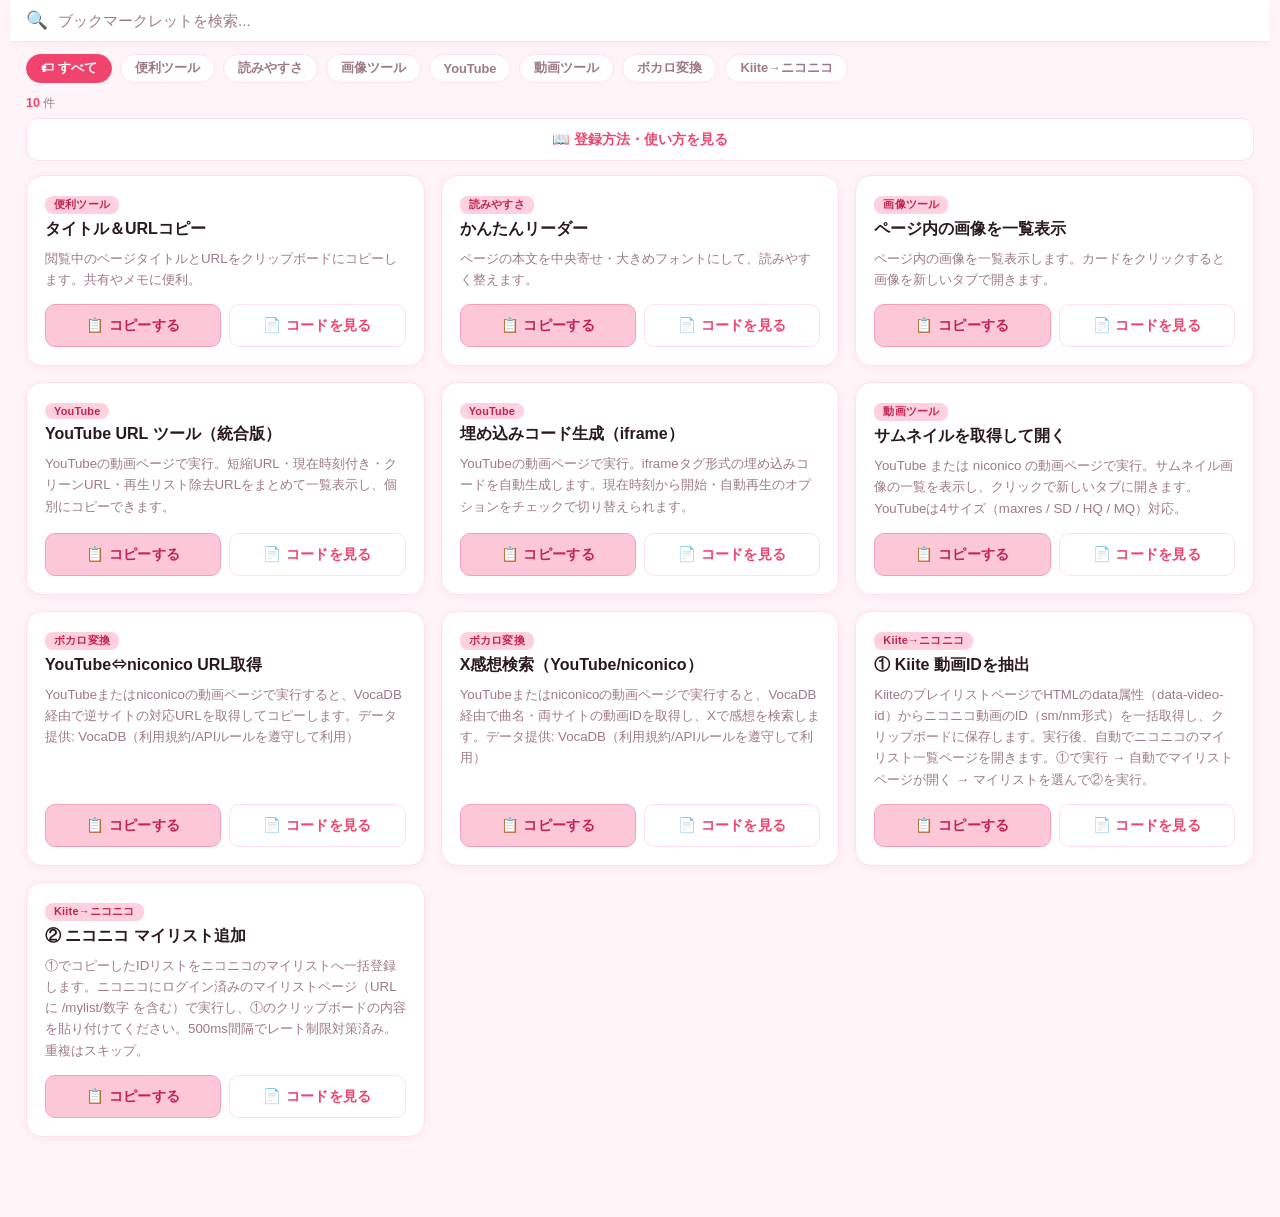
==== commit 0dd224b7: "Add files via upload" ====
--- a/index.html
+++ b/index.html
@@ -1,807 +1,814 @@
-﻿<!DOCTYPE html>
-<html lang="ja">
-<head>
-  <meta charset="UTF-8">
-  <meta name="viewport" content="width=device-width, initial-scale=1.0">
-  <title>Bookmarklet Collection</title>
-  <style>
-    :root {
-      --pink:       #f0446e;
-      --pink-light: #ffe0eb;
-      --pink-pale:  #fff5f8;
-      --pink-tag:   #ffd0de;
-      --pink-dark:  #c4234f;
-      --green:      #27ae60;
-      --text:       #2a1a1f;
-      --text-muted: #9e7a86;
-      --card-bg:    #ffffff;
-      --shadow:     0 2px 10px rgba(240,68,110,.08);
-    }
-
-    * { box-sizing: border-box; margin: 0; padding: 0; }
-
-    body {
-      font-family: -apple-system, BlinkMacSystemFont, "Segoe UI", Roboto, "Hiragino Sans", sans-serif;
-      background: var(--pink-pale);
-      color: var(--text);
-      min-height: 100dvh;
-      padding-bottom: 80px;
-    }
-
-    /* ── 検索バー ── */
-    .search-bar {
-      position: sticky;
-      top: 0;
-      z-index: 50;
-      background: #fff;
-      border-bottom: 1px solid var(--pink-light);
-      padding: 10px 16px;
-      display: flex;
-      align-items: center;
-      gap: 10px;
-      box-shadow: 0 2px 8px rgba(240,68,110,.07);
-    }
-    .search-bar .search-icon {
-      color: var(--pink);
-      font-size: 1.1rem;
-      flex-shrink: 0;
-    }
-    .search-bar input {
-      flex: 1;
-      border: none;
-      outline: none;
-      font-size: .95rem;
-      color: var(--text);
-      background: transparent;
-      caret-color: var(--pink);
-    }
-    .search-bar input::placeholder { color: var(--text-muted); }
-    #searchClear {
-      border: none;
-      background: none;
-      color: var(--text-muted);
-      font-size: 1.1rem;
-      cursor: pointer;
-      padding: 0 2px;
-      display: none;
-    }
-    #searchClear.visible { display: block; }
-
-    /* ── タグフィルター ── */
-    .tag-filter {
-      display: flex;
-      gap: 8px;
-      padding: 12px 16px;
-      overflow-x: auto;
-      scrollbar-width: none;
-      -webkit-overflow-scrolling: touch;
-    }
-    .tag-filter::-webkit-scrollbar { display: none; }
-    .tag-pill {
-      flex-shrink: 0;
-      padding: 5px 14px;
-      border-radius: 20px;
-      border: 1.5px solid var(--pink-light);
-      background: #fff;
-      color: var(--text-muted);
-      font-size: .8rem;
-      font-weight: 600;
-      cursor: pointer;
-      transition: all .15s;
-      -webkit-tap-highlight-color: transparent;
-    }
-    .tag-pill.active {
-      background: var(--pink);
-      border-color: var(--pink);
-      color: #fff;
-    }
-
-    /* ── 件数表示 ── */
-    .result-count {
-      padding: 0 16px 6px;
-      font-size: .78rem;
-      color: var(--text-muted);
-    }
-    .result-count span {
-      color: var(--pink);
-      font-weight: 700;
-    }
-
-    /* ── カードリスト ── */
-    .card-list {
-      padding: 0 16px;
-      display: flex;
-      flex-direction: column;
-      gap: 14px;
-    }
-
-    .card {
-      background: var(--card-bg);
-      border-radius: 16px;
-      padding: 18px;
-      box-shadow: var(--shadow);
-      border: 1px solid var(--pink-light);
-      transition: transform .15s;
-    }
-    .card:active { transform: scale(.98); }
-    .card[hidden] { display: none !important; }
-
-    .card-header {
-      display: flex;
-      align-items: flex-start;
-      justify-content: space-between;
-      gap: 10px;
-      margin-bottom: 8px;
-    }
-    .card-title-area { flex: 1; }
-
-    .card-tag {
-      display: inline-block;
-      background: var(--pink-tag);
-      color: var(--pink-dark);
-      font-size: .68rem;
-      font-weight: 700;
-      padding: 2px 9px;
-      border-radius: 8px;
-      margin-bottom: 5px;
-      letter-spacing: .02em;
-    }
-
-    .card h2 {
-      font-size: 1rem;
-      font-weight: 700;
-      line-height: 1.3;
-    }
-
-    .card p {
-      font-size: .83rem;
-      color: var(--text-muted);
-      line-height: 1.6;
-      margin-bottom: 14px;
-    }
-
-    .btn-copy {
-      display: block;
-      width: 100%;
-      padding: 11px;
-      border: 1.5px solid #f4a0b8;
-      border-radius: 10px;
-      background: #fcc8d8;
-      color: var(--pink-dark);
-      font-size: .9rem;
-      font-weight: 700;
-      cursor: pointer;
-      transition: background .2s, border-color .2s, color .2s, opacity .2s;
-      -webkit-tap-highlight-color: transparent;
-      letter-spacing: .02em;
-    }
-    .btn-copy:active { opacity: .8; }
-    .btn-copy.copied {
-      background: #e6f9ee;
-      border-color: #a8e6c1;
-      color: #1a7a45;
-    }
-
-    .card-actions {
-      display: flex;
-      gap: 8px;
-    }
-    .card-actions .btn-copy,
-    .card-actions .btn-view-code {
-      flex: 1;
-      width: auto;
-    }
-    .btn-view-code {
-      display: block;
-      padding: 11px;
-      border: 1.5px solid var(--pink-light);
-      border-radius: 10px;
-      background: #fff;
-      color: var(--pink);
-      font-size: .9rem;
-      font-weight: 700;
-      cursor: pointer;
-      transition: background .2s, opacity .2s;
-      -webkit-tap-highlight-color: transparent;
-      letter-spacing: .02em;
-    }
-    .btn-view-code:active { opacity: .8; }
-
-    /* ── 空状態 ── */
-    .empty {
-      text-align: center;
-      padding: 48px 16px;
-      color: var(--text-muted);
-      display: none;
-    }
-    .empty.show { display: block; }
-    .empty .empty-icon { font-size: 2.5rem; margin-bottom: 10px; }
-    .empty p { font-size: .9rem; }
-
-    /* ── 使い方アコーディオン ── */
-    .how-to {
-      padding: 0 16px 14px;
-    }
-    .how-to details {
-      background: #fff;
-      border-radius: 12px;
-      padding: 13px 16px;
-      border: 1px solid var(--pink-light);
-    }
-    .how-to summary {
-      font-weight: 700;
-      font-size: .88rem;
-      cursor: pointer;
-      list-style: none;
-      color: var(--pink);
-    }
-    .how-to summary::marker, .how-to summary::-webkit-details-marker { display: none; }
-    .how-to summary::before { content: "📖 "; }
-    .how-to ol {
-      margin-top: 10px;
-      padding-left: 1.3em;
-      font-size: .82rem;
-      line-height: 1.75;
-      color: var(--text-muted);
-    }
-    .how-to ol li strong { color: var(--pink); }
-
-    /* ── ガイドボタン ── */
-    .guide-btn-wrap {
-      padding: 0 16px 14px;
-    }
-    .btn-guide {
-      display: flex;
-      align-items: center;
-      justify-content: center;
-      gap: 6px;
-      width: 100%;
-      padding: 11px;
-      border: 1.5px solid var(--pink-light);
-      border-radius: 12px;
-      background: #fff;
-      color: var(--pink);
-      font-size: .88rem;
-      font-weight: 700;
-      cursor: pointer;
-      -webkit-tap-highlight-color: transparent;
-      transition: background .15s;
-    }
-    .btn-guide:active { background: var(--pink-pale); }
-
-    /* ── モーダルオーバーレイ ── */
-    .modal-overlay {
-      position: fixed;
-      inset: 0;
-      background: rgba(42,26,31,.45);
-      z-index: 300;
-      display: flex;
-      align-items: flex-end;
-      opacity: 0;
-      pointer-events: none;
-      transition: opacity .25s;
-    }
-    .modal-overlay.open {
-      opacity: 1;
-      pointer-events: auto;
-    }
-    .modal {
-      background: #fff;
-      border-radius: 20px 20px 0 0;
-      width: 100%;
-      max-height: 90dvh;
-      overflow-y: auto;
-      padding: 24px 20px 40px;
-      translate: 0 100%;
-      transition: translate .3s cubic-bezier(.4,0,.2,1);
-    }
-    .modal-overlay.open .modal { translate: 0 0; }
-
-    .modal-handle {
-      width: 40px;
-      height: 4px;
-      background: var(--pink-light);
-      border-radius: 4px;
-      margin: 0 auto 20px;
-    }
-    .modal h3 {
-      font-size: 1.05rem;
-      font-weight: 800;
-      color: var(--text);
-      margin-bottom: 18px;
-      text-align: center;
-    }
-
-    /* ── ステップカード ── */
-    .step-list {
-      display: flex;
-      flex-direction: column;
-      gap: 12px;
-      margin-bottom: 24px;
-    }
-    .step {
-      display: flex;
-      gap: 14px;
-      align-items: flex-start;
-      background: var(--pink-pale);
-      border-radius: 14px;
-      padding: 14px 16px;
-      border: 1px solid var(--pink-light);
-    }
-    .step-num {
-      flex-shrink: 0;
-      width: 28px;
-      height: 28px;
-      background: var(--pink);
-      color: #fff;
-      border-radius: 50%;
-      display: flex;
-      align-items: center;
-      justify-content: center;
-      font-size: .8rem;
-      font-weight: 800;
-      margin-top: 1px;
-    }
-    .step-body strong {
-      display: block;
-      font-size: .9rem;
-      font-weight: 700;
-      color: var(--text);
-      margin-bottom: 3px;
-    }
-    .step-body span {
-      font-size: .8rem;
-      color: var(--text-muted);
-      line-height: 1.6;
-    }
-    .step-body .step-icon {
-      font-size: 1rem;
-      margin-right: 4px;
-    }
-
-    .modal-close {
-      display: block;
-      width: 100%;
-      padding: 13px;
-      border: none;
-      border-radius: 12px;
-      background: var(--pink);
-      color: #fff;
-      font-size: .95rem;
-      font-weight: 700;
-      cursor: pointer;
-      -webkit-tap-highlight-color: transparent;
-    }
-    .modal-close:active { opacity: .8; }
-
-    .code-area {
-      width: 100%;
-      min-height: 180px;
-      max-height: 44dvh;
-      padding: 12px;
-      margin-bottom: 12px;
-      border: 1px solid var(--pink-light);
-      border-radius: 10px;
-      background: #fff;
-      color: var(--text);
-      font-size: .75rem;
-      line-height: 1.55;
-      resize: vertical;
-      font-family: ui-monospace, SFMono-Regular, Menlo, Consolas, monospace;
-    }
-    .code-actions {
-      display: flex;
-      gap: 8px;
-    }
-    .btn-code-copy,
-    .btn-code-close {
-      flex: 1;
-      padding: 11px;
-      border-radius: 10px;
-      font-size: .9rem;
-      font-weight: 700;
-      cursor: pointer;
-      border: none;
-    }
-    .btn-code-copy {
-      background: var(--pink);
-      color: #fff;
-    }
-    .btn-code-close {
-      background: #fff;
-      color: var(--pink);
-      border: 1.5px solid var(--pink-light);
-    }
-
-    /* ── トースト ── */
-    .toast {
-      position: fixed;
-      bottom: 90px;
-      left: 50%;
-      translate: -50% 0;
-      background: var(--text);
-      color: #fff;
-      padding: 10px 22px;
-      border-radius: 24px;
-      font-size: .82rem;
-      font-weight: 600;
-      opacity: 0;
-      transition: opacity .25s;
-      pointer-events: none;
-      z-index: 200;
-      white-space: nowrap;
-    }
-    .toast.show { opacity: 1; }
-
-    /* ── Tablet Layout ── */
-    @media (min-width: 768px) {
-      .search-bar,
-      .tag-filter,
-      .result-count,
-      .guide-btn-wrap,
-      .card-list,
-      .how-to {
-        max-width: 1080px;
-        margin-left: auto;
-        margin-right: auto;
-      }
-
-      .card-list {
-        display: grid;
-        grid-template-columns: repeat(2, minmax(0, 1fr));
-        gap: 16px;
-      }
-
-      .card {
-        display: flex;
-        flex-direction: column;
-      }
-
-      .card p {
-        flex: 1;
-      }
-    }
-
-    /* ── Desktop Layout ── */
-    @media (min-width: 1200px) {
-      .search-bar,
-      .tag-filter,
-      .result-count,
-      .guide-btn-wrap,
-      .card-list,
-      .how-to {
-        max-width: 1260px;
-      }
-
-      .card-list {
-        grid-template-columns: repeat(3, minmax(0, 1fr));
-      }
-    }
-  </style>
-</head>
-<body>
-
-<!-- 検索バー -->
-<div class="search-bar">
-  <span class="search-icon">🔍</span>
-  <input type="search" id="searchInput" placeholder="ブックマークレットを検索...">
-  <button id="searchClear" aria-label="クリア">✕</button>
-</div>
-
-<!-- タグフィルター -->
-<div class="tag-filter" id="tagFilter"></div>
-
-<!-- 件数 -->
-<p class="result-count" id="resultCount"></p>
-
-<!-- ガイドボタン -->
-<div class="guide-btn-wrap">
-  <button class="btn-guide" id="openGuide">📖 登録方法・使い方を見る</button>
-</div>
-
-<!-- ガイドモーダル -->
-<div class="modal-overlay" id="guideOverlay">
-  <div class="modal" role="dialog" aria-modal="true" aria-labelledby="guideTitle">
-    <div class="modal-handle"></div>
-    <h3 id="guideTitle">📚 ブックマークレットの使い方</h3>
-    <div class="step-list">
-      <div class="step">
-        <div class="step-num">1</div>
-        <div class="step-body">
-          <strong><span class="step-icon">📋</span>コードをコピー</strong>
-          <span>使いたいブックマークレットの「コピーする」ボタンをタップしてコードをコピーします。</span>
-        </div>
-      </div>
-      <div class="step">
-        <div class="step-num">2</div>
-        <div class="step-body">
-          <strong><span class="step-icon">🔖</span>ブックマークに追加</strong>
-          <span>なんでもいいので今開いているページを、ブラウザの「ブックマーク（お気に入り）に追加」で保存します。</span>
-        </div>
-      </div>
-      <div class="step">
-        <div class="step-num">3</div>
-        <div class="step-body">
-          <strong><span class="step-icon">✏️</span>URLを書き換える</strong>
-          <span>保存したブックマークを編集し、URL欄をすべて削除してコピーしたコードを貼り付けます。名前もわかりやすく変更しましょう。</span>
-        </div>
-      </div>
-      <div class="step">
-        <div class="step-num">4</div>
-        <div class="step-body">
-          <strong><span class="step-icon">🌐</span>使いたいページで実行</strong>
-          <span>効果を試したいWebページを開いて、保存したブックマークをタップするだけ！スクリプトが実行されます。</span>
-        </div>
-      </div>
-    </div>
-    <button class="modal-close" id="closeGuide">閉じる</button>
-  </div>
-</div>
-
-<!-- コード表示モーダル -->
-<div class="modal-overlay" id="codeOverlay">
-  <div class="modal" role="dialog" aria-modal="true" aria-labelledby="codeTitle">
-    <div class="modal-handle"></div>
-    <h3 id="codeTitle">📄 コードを見る</h3>
-    <textarea id="codeText" class="code-area" readonly></textarea>
-    <div class="code-actions">
-      <button class="btn-code-copy" id="copyCodeInModal">📋 このコードをコピー</button>
-      <button class="btn-code-close" id="closeCode">閉じる</button>
-    </div>
-  </div>
-</div>
-
-<!-- カードリスト -->
-<div class="card-list" id="cardList"></div>
-
-<!-- 空状態 -->
-<div class="empty" id="emptyState">
-  <div class="empty-icon">🔎</div>
-  <p>該当するブックマークレットが<br>見つかりませんでした</p>
-</div>
-
-<div class="toast" id="toast"></div>
-
-<script>
-  // ── ブックマークレット定義 ─────────────────────────────
-  const bookmarklets = [
-    {
-      id: "copy-title-url",
-      tag: "便利ツール",
-      title: "タイトル＆URLコピー",
-      description: "閲覧中のページタイトルとURLをクリップボードにコピーします。共有やメモに便利。",
-      code: `javascript:void(function(){var t=document.title,u=location.href;navigator.clipboard.writeText(t+'\\n'+u).then(function(){alert('コピーしました!\\n'+t)}).catch(function(){prompt('コピーしてください:',t+' '+u)})})()`
-    },
-    {
-      id: "simple-reader",
-      tag: "読みやすさ",
-      title: "かんたんリーダー",
-      description: "ページの本文を中央寄せ・大きめフォントにして、読みやすく整えます。",
-      code: `javascript:void(function(){var d=document,b=d.body;b.style.maxWidth='640px';b.style.margin='0 auto';b.style.padding='16px';b.style.fontSize='18px';b.style.lineHeight='1.8';b.style.color='%23333';b.style.background='%23fefefe';var imgs=d.querySelectorAll('img');for(var i=0;i<imgs.length;i++){imgs[i].style.maxWidth='100%25';imgs[i].style.height='auto'}alert('読みやすくしました!')})()`
-    },
-    {
-      id: "image-picker-downloader",
-      tag: "画像ツール",
-      title: "ページ内の画像を一覧表示",
-      description: "ページ内の画像を一覧表示します。カードをクリックすると画像を新しいタブで開きます。",
-      code: `javascript:void(function(){try{var list=[],seen=new Set();Array.prototype.forEach.call(document.images,function(im){var u=(im.currentSrc||im.src||'').trim();if(!u||u.indexOf('https://')!==0||seen.has(u))return;seen.add(u);list.push({url:u,alt:(im.alt||'').trim(),w:im.naturalWidth||im.width||0,h:im.naturalHeight||im.height||0});});if(!list.length){alert('画像が見つかりませんでした。');return;}var old=document.getElementById('__bm_img_dl_overlay__');if(old)old.remove();var ov=document.createElement('div');ov.id='__bm_img_dl_overlay__';ov.style.cssText='position:fixed;inset:0;z-index:2147483647;background:rgba(0,0,0,.6);display:flex;align-items:center;justify-content:center;padding:12px;';var panel=document.createElement('div');panel.style.cssText='width:min(960px,96vw);max-height:92vh;background:#fff;border-radius:12px;display:flex;flex-direction:column;overflow:hidden;font-family:sans-serif;';var head=document.createElement('div');head.style.cssText='padding:10px 12px;border-bottom:1px solid #eee;display:flex;align-items:center;justify-content:space-between;gap:8px;';var strong=document.createElement('strong');strong.style.fontSize='14px';strong.textContent='画像をクリックして開く';var span=document.createElement('span');span.style.cssText='font-size:12px;color:#666';span.textContent=list.length+'件';head.appendChild(strong);head.appendChild(span);var body=document.createElement('div');body.style.cssText='padding:8px 10px;overflow:auto;display:grid;grid-template-columns:repeat(auto-fill,minmax(220px,1fr));gap:8px;';var foot=document.createElement('div');foot.style.cssText='padding:10px;border-top:1px solid #eee;display:flex;gap:8px;flex-wrap:wrap;';function mkBtn(text,bg,color){var b=document.createElement('button');b.type='button';b.textContent=text;b.style.cssText='border:none;border-radius:8px;padding:9px 12px;font-size:12px;font-weight:700;cursor:pointer;background:'+bg+';color:'+color+';';return b;}var btnClose=mkBtn('閉じる','#fff','#333');btnClose.style.border='1px solid #ddd';foot.appendChild(btnClose);list.forEach(function(it,i){var item=document.createElement('div');item.style.cssText='display:flex;gap:8px;align-items:flex-start;border:1px solid #eee;border-radius:8px;padding:8px;cursor:pointer;';item.onmouseover=function(){item.style.background='#f5f5f5';};item.onmouseout=function(){item.style.background='';};var img=document.createElement('img');img.src=it.url;img.loading='lazy';img.style.cssText='width:56px;height:56px;object-fit:cover;border-radius:6px;background:#f4f4f4;flex-shrink:0;';var meta=document.createElement('div');meta.style.cssText='min-width:0;flex:1;';var d1=document.createElement('div');d1.style.cssText='font-size:12px;font-weight:700;overflow:hidden;text-overflow:ellipsis;white-space:nowrap';d1.textContent=(it.alt||('image_'+(i+1)));var d2=document.createElement('div');d2.style.cssText='font-size:11px;color:#666';d2.textContent=it.w+'x'+it.h;var d3=document.createElement('div');d3.style.cssText='font-size:10px;color:#888;overflow:hidden;text-overflow:ellipsis;white-space:nowrap';d3.textContent=it.url;meta.appendChild(d1);meta.appendChild(d2);meta.appendChild(d3);item.appendChild(img);item.appendChild(meta);item.onclick=function(){window.open(it.url,'_blank');};body.appendChild(item);});panel.appendChild(head);panel.appendChild(body);panel.appendChild(foot);ov.appendChild(panel);document.body.appendChild(ov);btnClose.onclick=function(){ov.remove();};ov.addEventListener('click',function(e){if(e.target===ov)ov.remove();});}catch(e){alert('エラー: '+e);}})()`
-    },
-    {
-      id: "yt-url-toolkit",
-      tag: "YouTube",
-      title: "YouTube URL ツール（統合版）",
-      description: "YouTubeの動画ページで実行。短縮URL・現在時刻付き・クリーンURL・再生リスト除去URLをまとめて一覧表示し、個別にコピーできます。",
-      code: `javascript:void(function(){try{var host=(location.hostname||'').replace(/^www\./,''),u=new URL(location.href),vid='';if(host==='youtu.be'){vid=u.pathname.split('/').filter(Boolean)[0]||'';}else if(host==='youtube.com'||host==='m.youtube.com'){vid=u.searchParams.get('v')||(u.pathname.indexOf('/shorts/')===0?u.pathname.split('/')[2]||'':'');}if(!vid){alert('YouTube動画ページで実行してください');return;}var v=document.querySelector('video'),t=v?Math.floor(v.currentTime):0;var cu=new URL(location.href);['list','index','pp'].forEach(function(p){cu.searchParams.delete(p);});var cleanUrl=cu.toString();var rows=[{label:'短縮 URL',url:'https://youtu.be/'+vid},{label:'短縮 URL＋現在時刻（'+t+'s）',url:'https://youtu.be/'+vid+'?t='+t,skip:t<=0},{label:'クリーン URL',url:'https://www.youtube.com/watch?v='+vid},{label:'クリーン URL＋現在時刻（'+t+'s）',url:'https://www.youtube.com/watch?v='+vid+'&t='+t+'s',skip:t<=0},{label:'再生リスト除去 URL',url:cleanUrl,skip:cleanUrl===location.href}].filter(function(r){return!r.skip;});var old=document.getElementById('__bm_yt_url__');if(old)old.remove();var ov=document.createElement('div');ov.id='__bm_yt_url__';ov.style.cssText='position:fixed;inset:0;z-index:2147483647;background:rgba(0,0,0,.5);display:flex;align-items:center;justify-content:center;padding:16px;';var box=document.createElement('div');box.style.cssText='width:min(560px,96vw);background:#fff;border-radius:14px;overflow:hidden;font-family:sans-serif;';var hd=document.createElement('div');hd.style.cssText='padding:12px 16px;border-bottom:1px solid #eee;display:flex;align-items:center;justify-content:space-between;';var ht=document.createElement('strong');ht.style.fontSize='14px';ht.textContent='YouTube URL ツール';var hx=document.createElement('button');hx.type='button';hx.textContent='✕';hx.style.cssText='border:none;background:none;font-size:16px;cursor:pointer;color:#666;padding:0 4px;';hx.onclick=function(){ov.remove();};hd.appendChild(ht);hd.appendChild(hx);var bd=document.createElement('div');bd.style.cssText='padding:4px 0;';rows.forEach(function(row){var item=document.createElement('div');item.style.cssText='display:flex;align-items:center;padding:10px 12px;border-bottom:1px solid #f5f5f5;gap:8px;';var left=document.createElement('div');left.style.cssText='flex:1;min-width:0;';var lbl=document.createElement('div');lbl.style.cssText='font-size:11px;color:#888;margin-bottom:2px;';lbl.textContent=row.label;var urlDiv=document.createElement('div');urlDiv.style.cssText='font-size:11px;color:#333;overflow:hidden;text-overflow:ellipsis;white-space:nowrap;';urlDiv.textContent=row.url;left.appendChild(lbl);left.appendChild(urlDiv);var btn=document.createElement('button');btn.type='button';btn.textContent='コピー';btn.style.cssText='flex-shrink:0;border:1.5px solid #e0e0e0;border-radius:8px;padding:6px 12px;font-size:11px;font-weight:700;cursor:pointer;background:#fff;color:#333;white-space:nowrap;';btn.onclick=function(){navigator.clipboard.writeText(row.url).then(function(){btn.textContent='✅ コピー済み';btn.style.background='#e8f9ef';btn.style.borderColor='#a8e6c1';btn.style.color='#1a7a45';setTimeout(function(){btn.textContent='コピー';btn.style.background='#fff';btn.style.borderColor='#e0e0e0';btn.style.color='#333';},1800);}).catch(function(){prompt('URLをコピーしてください:',row.url);});};item.appendChild(left);item.appendChild(btn);bd.appendChild(item);});var ft=document.createElement('div');ft.style.cssText='padding:10px;';var bClose=document.createElement('button');bClose.type='button';bClose.textContent='閉じる';bClose.style.cssText='width:100%;border:1.5px solid #e0e0e0;border-radius:8px;padding:9px;font-size:12px;font-weight:700;cursor:pointer;background:#fff;color:#555;';bClose.onclick=function(){ov.remove();};ft.appendChild(bClose);box.appendChild(hd);box.appendChild(bd);box.appendChild(ft);ov.appendChild(box);document.body.appendChild(ov);ov.addEventListener('click',function(e){if(e.target===ov)ov.remove();});}catch(e){alert('エラー: '+e);}})()` 
-    },
-    {
-      id: "yt-embed-code",
-      tag: "YouTube",
-      title: "埋め込みコード生成（iframe）",
-      description: "YouTubeの動画ページで実行。iframeタグ形式の埋め込みコードを自動生成します。現在時刻から開始・自動再生のオプションをチェックで切り替えられます。",
-      code: `javascript:void(function(){try{var host=(location.hostname||'').replace(/^www\./,''),u=new URL(location.href),vid='';if(host==='youtu.be'){vid=u.pathname.split('/').filter(Boolean)[0]||'';}else if(host==='youtube.com'||host==='m.youtube.com'){vid=u.searchParams.get('v')||(u.pathname.indexOf('/shorts/')===0?u.pathname.split('/')[2]||'':'');}if(!vid){alert('YouTube動画ページで実行してください');return;}var v=document.querySelector('video'),t=v?Math.floor(v.currentTime):0;var useTime=false,useAuto=false;function buildCode(){var params=[];if(useAuto)params.push('autoplay=1','mute=1');if(useTime&&t>0)params.push('start='+t);var src='https://www.youtube.com/embed/'+vid+(params.length?'?'+params.join('&'):'');return'<iframe width="560" height="315" src="'+src+'" title="YouTube video player" frameborder="0" allow="accelerometer; autoplay; clipboard-write; encrypted-media; gyroscope; picture-in-picture; web-share" allowfullscreen></iframe>';}var old=document.getElementById('__bm_yt_embed__');if(old)old.remove();var ov=document.createElement('div');ov.id='__bm_yt_embed__';ov.style.cssText='position:fixed;inset:0;z-index:2147483647;background:rgba(0,0,0,.5);display:flex;align-items:center;justify-content:center;padding:16px;';var box=document.createElement('div');box.style.cssText='width:min(560px,96vw);background:#fff;border-radius:14px;overflow:hidden;font-family:sans-serif;';var hd=document.createElement('div');hd.style.cssText='padding:12px 16px;border-bottom:1px solid #eee;display:flex;align-items:center;justify-content:space-between;';var ht=document.createElement('strong');ht.style.fontSize='14px';ht.textContent='YouTube 埋め込みコード生成';var hx=document.createElement('button');hx.type='button';hx.textContent='✕';hx.style.cssText='border:none;background:none;font-size:16px;cursor:pointer;color:#666;padding:0 4px;';hx.onclick=function(){ov.remove();};hd.appendChild(ht);hd.appendChild(hx);var bd=document.createElement('div');bd.style.cssText='padding:14px;display:flex;flex-direction:column;gap:10px;';function mkChk(labelText,dis,onChange){var wrap=document.createElement('label');wrap.style.cssText='display:flex;align-items:center;gap:8px;font-size:13px;color:'+(dis?'#aaa':'#333')+';cursor:'+(dis?'default':'pointer')+';user-select:none;';var cb=document.createElement('input');cb.type='checkbox';cb.style.cssText='accent-color:#f0446e;width:15px;height:15px;cursor:'+(dis?'default':'pointer')+';';if(dis)cb.disabled=true;cb.onchange=function(){onChange(cb.checked);ta.value=buildCode();};var sp=document.createElement('span');sp.textContent=labelText;wrap.appendChild(cb);wrap.appendChild(sp);return wrap;}var ta=document.createElement('textarea');ta.readOnly=true;ta.style.cssText='width:100%;height:76px;padding:10px;border:1px solid #e0e0e0;border-radius:8px;font-size:10px;font-family:ui-monospace,monospace;resize:vertical;line-height:1.5;color:#333;background:#fafafa;';ta.value=buildCode();bd.appendChild(mkChk('現在時刻から開始（'+t+'s）'+(t<=0?' — 動画再生中のみ有効':''),t<=0,function(v){useTime=v;}));bd.appendChild(mkChk('自動再生する（ミュートで開始）',false,function(v){useAuto=v;}));bd.appendChild(ta);var btnCopy=document.createElement('button');btnCopy.type='button';btnCopy.textContent='📋 コードをコピー';btnCopy.style.cssText='width:100%;border:none;border-radius:8px;padding:10px;font-size:13px;font-weight:700;cursor:pointer;background:#f0446e;color:#fff;';btnCopy.onclick=function(){navigator.clipboard.writeText(ta.value).then(function(){btnCopy.textContent='✅ コピーしました！';btnCopy.style.background='#27ae60';setTimeout(function(){btnCopy.textContent='📋 コードをコピー';btnCopy.style.background='#f0446e';},1800);}).catch(function(){ta.focus();ta.select();document.execCommand('copy');});};bd.appendChild(btnCopy);var btnClose=document.createElement('button');btnClose.type='button';btnClose.textContent='閉じる';btnClose.style.cssText='width:100%;border:1.5px solid #e0e0e0;border-radius:8px;padding:9px;font-size:12px;font-weight:700;cursor:pointer;background:#fff;color:#555;';btnClose.onclick=function(){ov.remove();};bd.appendChild(btnClose);box.appendChild(hd);box.appendChild(bd);ov.appendChild(box);document.body.appendChild(ov);ov.addEventListener('click',function(e){if(e.target===ov)ov.remove();});}catch(e){alert('エラー: '+e);}})()` 
-    },
-    {
-      id: "thumbnail-viewer",
-      tag: "動画ツール",
-      title: "サムネイルを取得して開く",
-      description: "YouTube または niconico の動画ページで実行。サムネイル画像の一覧を表示し、クリックで新しいタブに開きます。YouTubeは4サイズ（maxres / SD / HQ / MQ）対応。",
-      code: String.raw`javascript:void(function(){try{var host=(location.hostname||'').replace(/^www\./,'');var u=new URL(location.href);var thumbs=[],title='';if(host==='youtube.com'||host==='m.youtube.com'||host==='youtu.be'){var vid=host==='youtu.be'?(u.pathname.split('/').filter(Boolean)[0]||''):(u.searchParams.get('v')||(u.pathname.indexOf('/shorts/')===0?u.pathname.split('/')[2]||'':''));if(!vid){alert('動画IDを取得できませんでした。');return;}title='YouTube サムネイル';var b='https://img.youtube.com/vi/'+vid+'/';thumbs=[{label:'maxres (1280×720)',url:b+'maxresdefault.jpg'},{label:'SD (640×480)',url:b+'sddefault.jpg'},{label:'HQ (480×360)',url:b+'hqdefault.jpg'},{label:'MQ (320×180)',url:b+'mqdefault.jpg'}];}else if(host.indexOf('nicovideo.jp')>=0){title='niconico サムネイル';var og=document.querySelector('meta[property="og:image"]');if(og&&og.content){thumbs=[{label:'サムネイル',url:og.content}];}else{alert('サムネイルが取得できませんでした。');return;}}else{alert('YouTube または niconico の動画ページで実行してください。');return;}if(!thumbs.length){alert('サムネイルが取得できませんでした。');return;}var old=document.getElementById('__bm_thumb__');if(old)old.remove();var ov=document.createElement('div');ov.id='__bm_thumb__';ov.style.cssText='position:fixed;inset:0;z-index:2147483647;background:rgba(0,0,0,.6);display:flex;align-items:center;justify-content:center;padding:16px;';var box=document.createElement('div');box.style.cssText='width:min(640px,96vw);max-height:90vh;background:#fff;border-radius:12px;display:flex;flex-direction:column;overflow:hidden;font-family:sans-serif;';var hd=document.createElement('div');hd.style.cssText='padding:12px 16px;border-bottom:1px solid #eee;display:flex;align-items:center;justify-content:space-between;';var ht=document.createElement('strong');ht.style.fontSize='14px';ht.textContent=title;var hx=document.createElement('button');hx.type='button';hx.textContent='✕';hx.style.cssText='border:none;background:none;font-size:16px;cursor:pointer;color:#666;padding:0 4px;';hx.onclick=function(){ov.remove();};hd.appendChild(ht);hd.appendChild(hx);var bd=document.createElement('div');bd.style.cssText='padding:12px;display:flex;flex-direction:column;gap:10px;overflow:auto;';thumbs.forEach(function(th){var card=document.createElement('div');card.style.cssText='border:1px solid #eee;border-radius:8px;overflow:hidden;cursor:pointer;';card.onmouseover=function(){card.style.borderColor='#f0446e';};card.onmouseout=function(){card.style.borderColor='#eee';};var img=document.createElement('img');img.src=th.url;img.style.cssText='width:100%;height:auto;display:block;background:#f4f4f4;min-height:40px;';img.alt=th.label;var lbl=document.createElement('div');lbl.style.cssText='padding:6px 10px;font-size:11px;color:#666;background:#fafafa;border-top:1px solid #eee;';lbl.textContent=th.label;card.appendChild(img);card.appendChild(lbl);card.onclick=function(){window.open(th.url,'_blank');};bd.appendChild(card);});box.appendChild(hd);box.appendChild(bd);ov.appendChild(box);document.body.appendChild(ov);ov.addEventListener('click',function(e){if(e.target===ov)ov.remove();});}catch(e){alert('エラー: '+e);}})()` 
-    },
-    {
-      id: "vocaloid-cross-url",
-      tag: "ボカロ変換",
-      title: "YouTube⇔niconico URL取得",
-      description: "YouTubeまたはniconicoの動画ページで実行すると、VocaDB経由で逆サイトの対応URLを取得してコピーします。データ提供: VocaDB（利用規約/APIルールを遵守して利用）",
-      code: String.raw`javascript:void((async function(){try{var host=(location.hostname||'').replace(/^www\./,''),u=new URL(location.href),src='',pvId='';if(host==='youtube.com'||host==='m.youtube.com'||host==='youtu.be'){src='Youtube';pvId=host==='youtu.be'?(u.pathname.split('/').filter(Boolean)[0]||''):(u.searchParams.get('v')||(u.pathname.indexOf('/shorts/')===0?u.pathname.split('/')[2]||'':''));}else if(host.indexOf('nicovideo.jp')>=0){src='NicoNicoDouga';var p=(u.pathname||'').match(/\/watch\/([a-z]{2}\d+)/i);pvId=p?p[1]:'';}else{alert('YouTube または niconico の動画ページで実行してください。');return;}if(!pvId){alert('動画IDを取得できませんでした。');return;}var byPv='https://vocadb.net/api/songs/byPv?pvService='+encodeURIComponent(src)+'&pvId='+encodeURIComponent(pvId);var r1=await fetch(byPv);if(!r1.ok){throw new Error('VocaDB byPv: HTTP '+r1.status);}var song=await r1.json();if(!song||!song.id){alert('VocaDBに該当曲が見つかりませんでした。\nデータ提供: VocaDB\n規約: https://wiki.vocadb.net/docs/terms-of-service');return;}var r2=await fetch('https://vocadb.net/api/songs/'+encodeURIComponent(song.id)+'?fields=PVs');if(!r2.ok){throw new Error('VocaDB song: HTTP '+r2.status);}var detail=await r2.json(),pvs=Array.isArray(detail&&detail.pvs)?detail.pvs:[];var target='',targetSite=(src==='Youtube'?'niconico':'YouTube');if(src==='Youtube'){for(var i=0;i<pvs.length;i++){var n=pvs[i];if(n&&!n.disabled&&String(n.service||'').indexOf('NicoNico')===0){target=n.url||('https://www.nicovideo.jp/watch/'+n.pvId);break;}}}else{for(var j=0;j<pvs.length;j++){var y=pvs[j];if(y&&!y.disabled&&String(y.service||'')==='Youtube'){target=y.url||('https://youtu.be/'+y.pvId);break;}}}if(!target){alert(targetSite+' の動画URLが見つかりませんでした。\nデータ提供: VocaDB');return;}try{await navigator.clipboard.writeText(target);}catch(e){}var old=document.getElementById('__bm_voca_result__');if(old)old.remove();var ov=document.createElement('div');ov.id='__bm_voca_result__';ov.style.cssText='position:fixed;inset:0;z-index:2147483647;background:rgba(0,0,0,.45);display:flex;align-items:center;justify-content:center;padding:16px;';var box=document.createElement('div');box.style.cssText='width:min(560px,94vw);background:#fff;border-radius:12px;padding:14px;font-family:sans-serif;';var ttl=document.createElement('div');ttl.style.cssText='font-size:14px;font-weight:700;margin-bottom:8px';ttl.textContent=targetSite+' のURLを取得しました';var urlText=document.createElement('div');urlText.style.cssText='font-size:12px;word-break:break-all;line-height:1.5;margin-bottom:10px';urlText.textContent=target;box.appendChild(ttl);box.appendChild(urlText);var actions=document.createElement('div');actions.style.cssText='display:flex;gap:8px;flex-wrap:wrap;';function mk(t,b,c){var bt=document.createElement('button');bt.type='button';bt.textContent=t;bt.style.cssText='border:none;border-radius:8px;padding:9px 12px;font-size:12px;font-weight:700;cursor:pointer;background:'+b+';color:'+c+';';return bt;}var bCopy=mk('リンクを再コピー','#f0f0f0','#333');var bOpen=mk(targetSite+'で開く','#f0446e','#fff');var bClose=mk('閉じる','#fff','#333');bClose.style.border='1px solid #ddd';actions.appendChild(bCopy);actions.appendChild(bOpen);actions.appendChild(bClose);box.appendChild(actions);ov.appendChild(box);document.body.appendChild(ov);bCopy.onclick=async function(){try{await navigator.clipboard.writeText(target);alert(targetSite+' のURLをコピーしました。\n'+target+'\n\nデータ提供: VocaDB');}catch(e){prompt(targetSite+' のURL:',target);}};bOpen.onclick=function(){location.href=target;};bClose.onclick=function(){ov.remove();};ov.addEventListener('click',function(e){if(e.target===ov)ov.remove();});}catch(err){alert('エラー: '+(err&&err.message?err.message:err)+'\\n(データ提供: VocaDB)');}})())`
-    },
-    {
-      id: "kiite-extract-ids",
-      tag: "Kiite→ニコニコ",
-      title: "① Kiite 動画IDを抽出",
-      description: "KiiteのプレイリストページでHTMLのdata属性（data-video-id）からニコニコ動画のID（sm/nm形式）を一括取得し、クリップボードに保存します。実行後、自動でニコニコのマイリスト一覧ページを開きます。①で実行 → 自動でマイリストページが開く → マイリストを選んで②を実行。",
-      code: `javascript:void(function(){var b=document.querySelectorAll('[data-type="song"][data-video-id]');if(!b.length)b=document.querySelectorAll('[data-video-id]');var s=new Set(),items=[];Array.prototype.forEach.call(b,function(e){var id=(e.getAttribute('data-video-id')||'').trim().toLowerCase();if(id&&/^(sm|nm)\\d+$/.test(id)&&!s.has(id)){s.add(id);var memo='',ct=e.querySelector('.playlist-cmnt-txt');if(!ct){var p=e;for(var i=0;i<6;i++){p=p&&p.parentElement;if(!p)break;ct=p.querySelector('.playlist-cmnt-txt');if(ct)break;}}if(ct)memo=ct.textContent.trim();items.push({id:id,memo:memo});}});if(!items.length){document.querySelectorAll('a[href]').forEach(function(a){var m=(a.href||'').match(/\\/(sm|nm)(\\d+)/i);if(m){var id=(m[1]+m[2]).toLowerCase();if(!s.has(id)){s.add(id);items.push({id:id,memo:''});}}});}if(!items.length){alert('動画IDが見つかりませんでした。\\nKiiteのプレイリストページで実行してください。');return;}try{localStorage.setItem('kiite_ids',JSON.stringify(items));}catch(e){}var msg='✅ '+items.length+' 件を取得しました（コメント付き）！\\nクリップボードにコピーしました。\\n\\nニコニコのマイリスト一覧ページを開きます。\\n追加したいマイリストを開いてから\\n「② ニコニコ マイリスト追加」を実行してください。';function openMylist(){window.open('https://www.nicovideo.jp/my/mylist/','_blank');}navigator.clipboard.writeText(JSON.stringify(items)).then(function(){alert(msg);openMylist();}).catch(function(){alert(msg);openMylist();});})()`
-    },
-    {
-      id: "niconico-mylist-add",
-      tag: "Kiite→ニコニコ",
-      title: "② ニコニコ マイリスト追加",
-      description: "①でコピーしたIDリストをニコニコのマイリストへ一括登録します。ニコニコにログイン済みのマイリストページ（URL に /mylist/数字 を含む）で実行し、①のクリップボードの内容を貼り付けてください。500ms間隔でレート制限対策済み。重複はスキップ。",
-      code: String.raw`javascript:void((async function(){try{var m=(location.pathname||'').match(/\/mylist\/(\d+)/);if(!m){alert('ニコニコのマイリストページで実行してください。\n例: https://www.nicovideo.jp/my/mylist/123456');return;}var mylistId=m[1];var raw=prompt('①で取得したIDリストを貼り付けてください:\n（①実行後にクリップボードへコピー済みのJSON）');if(!raw){return;}var parsed;try{parsed=JSON.parse(raw);}catch(e){alert('形式が正しくありません。\n①を再実行してコピーし直してください。');return;}if(!parsed||!parsed.length){alert('IDリストが空です。');return;}var items=parsed.map(function(x){return typeof x==='string'?{id:x,memo:''}:x;});if(!confirm(items.length+' 件をマイリスト(ID: '+mylistId+')に追加します。\n1000ms間隔で登録します（レート制限対策）。\n完了まで約'+Math.ceil(items.length*1.0)+'秒。\nよろしいですか？'))return;var success=0,fail=0,skip=0,firstErr='';for(var i=0;i<items.length;i++){var item=items[i];var id=item.id;var memo=item.memo||'';try{var d=memo?encodeURI(memo):'';var url='https://nvapi.nicovideo.jp/v1/users/me/mylists/'+encodeURIComponent(mylistId)+'/items?itemId='+encodeURIComponent(id)+(d?'&description='+d:'');var res=await fetch(url,{method:'POST',credentials:'include',mode:'cors',headers:{'X-Frontend-Id':'6','X-Frontend-Version':'0','X-Request-With':location.origin}});if(res&&res.ok)success++;else if(res&&res.status===409)skip++;else{fail++;if(!firstErr)firstErr='HTTP '+res.status+' ('+id+')';}}catch(e){fail++;if(!firstErr)firstErr=String(e)+' ('+id+')';}if(i<items.length-1)await new Promise(function(r){setTimeout(r,1000);});}alert('完了！\n\n✅ 成功: '+success+' 件\n⏭ スキップ(重複): '+skip+' 件\n❌ 失敗: '+fail+' 件'+(firstErr?'\n\n最初のエラー:\n'+firstErr:'')+'\n\nページを更新して確認してください。');location.reload();}catch(e){alert('エラー: '+e);}})())`
-    }
-  ];
-
-  // ── タグリスト生成 ─────────────────────────────────────
-  const tags = ["すべて", ...new Set(bookmarklets.map(b => b.tag))];
-  let activeTag = "すべて";
-
-  const tagFilter = document.getElementById("tagFilter");
-  tags.forEach(tag => {
-    const pill = document.createElement("button");
-    pill.className = "tag-pill" + (tag === "すべて" ? " active" : "");
-    pill.textContent = tag === "すべて" ? `🏷 すべて` : tag;
-    pill.dataset.tag = tag;
-    tagFilter.appendChild(pill);
-  });
-
-  tagFilter.addEventListener("click", e => {
-    const pill = e.target.closest(".tag-pill");
-    if (!pill) return;
-    activeTag = pill.dataset.tag;
-    document.querySelectorAll(".tag-pill").forEach(p => p.classList.toggle("active", p.dataset.tag === activeTag));
-    applyFilters();
-  });
-
-  // ── カード描画 ─────────────────────────────────────────
-  const cardList = document.getElementById("cardList");
-
-  bookmarklets.forEach(bm => {
-    const card = document.createElement("div");
-    card.className = "card";
-    card.dataset.id  = bm.id;
-    card.dataset.tag = bm.tag;
-    card.dataset.searchText = (bm.title + " " + bm.description + " " + bm.tag).toLowerCase();
-    card.innerHTML = `
-      <div class="card-header">
-        <div class="card-title-area">
-          <span class="card-tag">${bm.tag}</span>
-          <h2>${bm.title}</h2>
-        </div>
-      </div>
-      <p>${bm.description}</p>
-      <div class="card-actions">
-        <button class="btn-copy" data-id="${bm.id}">📋 コピーする</button>
-        <button class="btn-view-code" data-id="${bm.id}">📄 コードを見る</button>
-      </div>
-    `;
-    cardList.appendChild(card);
-  });
-
-  // ── フィルタ処理 ──────────────────────────────────────
-  const searchInput  = document.getElementById("searchInput");
-  const searchClear  = document.getElementById("searchClear");
-  const resultCount  = document.getElementById("resultCount");
-  const emptyState   = document.getElementById("emptyState");
-
-  function applyFilters() {
-    const q = searchInput.value.trim().toLowerCase();
-    searchClear.classList.toggle("visible", q.length > 0);
-
-    let visible = 0;
-    document.querySelectorAll(".card").forEach(card => {
-      const matchTag    = activeTag === "すべて" || card.dataset.tag === activeTag;
-      const matchSearch = !q || card.dataset.searchText.includes(q);
-      const show = matchTag && matchSearch;
-      card.hidden = !show;
-      if (show) visible++;
-    });
-
-    resultCount.innerHTML = `<span>${visible}</span> 件`;
-    emptyState.classList.toggle("show", visible === 0);
-  }
-
-  searchInput.addEventListener("input", applyFilters);
-  searchClear.addEventListener("click", () => {
-    searchInput.value = "";
-    applyFilters();
-    searchInput.focus();
-  });
-
-  applyFilters(); // 初期表示
-
-  // ── ガイドモーダル ─────────────────────────────────────
-  const guideOverlay = document.getElementById("guideOverlay");
-  document.getElementById("openGuide").addEventListener("click", () => {
-    guideOverlay.classList.add("open");
-    document.body.style.overflow = "hidden";
-  });
-  function closeGuide() {
-    guideOverlay.classList.remove("open");
-    document.body.style.overflow = "";
-  }
-  document.getElementById("closeGuide").addEventListener("click", closeGuide);
-  guideOverlay.addEventListener("click", e => { if (e.target === guideOverlay) closeGuide(); });
-
-  // ── コードモーダル ─────────────────────────────────────
-  const codeOverlay = document.getElementById("codeOverlay");
-  const codeText = document.getElementById("codeText");
-  const copyCodeInModal = document.getElementById("copyCodeInModal");
-  let currentCode = "";
-
-  function openCodeModal(code) {
-    currentCode = code;
-    codeText.value = code;
-    codeOverlay.classList.add("open");
-    document.body.style.overflow = "hidden";
-  }
-  function closeCodeModal() {
-    codeOverlay.classList.remove("open");
-    document.body.style.overflow = "";
-  }
-
-  document.getElementById("closeCode").addEventListener("click", closeCodeModal);
-  codeOverlay.addEventListener("click", e => { if (e.target === codeOverlay) closeCodeModal(); });
-  copyCodeInModal.addEventListener("click", async () => {
-    if (!currentCode) return;
-    try {
-      await navigator.clipboard.writeText(currentCode);
-    } catch {
-      codeText.focus();
-      codeText.select();
-      document.execCommand("copy");
-    }
-    showToast("✅ コードをコピーしました");
-  });
-
-  // ── コピー処理 ─────────────────────────────────────────
-  const toast = document.getElementById("toast");
-  let toastTimer;
-
-  function showToast(msg) {
-    toast.textContent = msg;
-    toast.classList.add("show");
-    clearTimeout(toastTimer);
-    toastTimer = setTimeout(() => toast.classList.remove("show"), 2000);
-  }
-
-  cardList.addEventListener("click", async e => {
-    const copyBtn = e.target.closest(".btn-copy");
-    const viewBtn = e.target.closest(".btn-view-code");
-    if (!copyBtn && !viewBtn) return;
-
-    const trigger = copyBtn || viewBtn;
-    const bm = bookmarklets.find(b => b.id === trigger.dataset.id);
-    if (!bm) return;
-
-    if (viewBtn) {
-      openCodeModal(bm.code);
-      return;
-    }
-
-    try {
-      await navigator.clipboard.writeText(bm.code);
-    } catch {
-      const ta = document.createElement("textarea");
-      ta.value = bm.code;
-      ta.style.cssText = "position:fixed;opacity:0";
-      document.body.appendChild(ta);
-      ta.select();
-      document.execCommand("copy");
-      document.body.removeChild(ta);
-    }
-
-    copyBtn.textContent = "✅ コピーしました！";
-    copyBtn.classList.add("copied");
-    showToast("✅ クリップボードにコピーしました");
-
-    setTimeout(() => {
-      copyBtn.textContent = "📋 コピーする";
-      copyBtn.classList.remove("copied");
-    }, 2500);
-  });
-</script>
-
-</body>
-</html>
-
-
-
+﻿<!DOCTYPE html>
+<html lang="ja">
+<head>
+  <meta charset="UTF-8">
+  <meta name="viewport" content="width=device-width, initial-scale=1.0">
+  <title>Bookmarklet Collection</title>
+  <style>
+    :root {
+      --pink:       #f0446e;
+      --pink-light: #ffe0eb;
+      --pink-pale:  #fff5f8;
+      --pink-tag:   #ffd0de;
+      --pink-dark:  #c4234f;
+      --green:      #27ae60;
+      --text:       #2a1a1f;
+      --text-muted: #9e7a86;
+      --card-bg:    #ffffff;
+      --shadow:     0 2px 10px rgba(240,68,110,.08);
+    }
+
+    * { box-sizing: border-box; margin: 0; padding: 0; }
+
+    body {
+      font-family: -apple-system, BlinkMacSystemFont, "Segoe UI", Roboto, "Hiragino Sans", sans-serif;
+      background: var(--pink-pale);
+      color: var(--text);
+      min-height: 100dvh;
+      padding-bottom: 80px;
+    }
+
+    /* ── 検索バー ── */
+    .search-bar {
+      position: sticky;
+      top: 0;
+      z-index: 50;
+      background: #fff;
+      border-bottom: 1px solid var(--pink-light);
+      padding: 10px 16px;
+      display: flex;
+      align-items: center;
+      gap: 10px;
+      box-shadow: 0 2px 8px rgba(240,68,110,.07);
+    }
+    .search-bar .search-icon {
+      color: var(--pink);
+      font-size: 1.1rem;
+      flex-shrink: 0;
+    }
+    .search-bar input {
+      flex: 1;
+      border: none;
+      outline: none;
+      font-size: .95rem;
+      color: var(--text);
+      background: transparent;
+      caret-color: var(--pink);
+    }
+    .search-bar input::placeholder { color: var(--text-muted); }
+    #searchClear {
+      border: none;
+      background: none;
+      color: var(--text-muted);
+      font-size: 1.1rem;
+      cursor: pointer;
+      padding: 0 2px;
+      display: none;
+    }
+    #searchClear.visible { display: block; }
+
+    /* ── タグフィルター ── */
+    .tag-filter {
+      display: flex;
+      gap: 8px;
+      padding: 12px 16px;
+      overflow-x: auto;
+      scrollbar-width: none;
+      -webkit-overflow-scrolling: touch;
+    }
+    .tag-filter::-webkit-scrollbar { display: none; }
+    .tag-pill {
+      flex-shrink: 0;
+      padding: 5px 14px;
+      border-radius: 20px;
+      border: 1.5px solid var(--pink-light);
+      background: #fff;
+      color: var(--text-muted);
+      font-size: .8rem;
+      font-weight: 600;
+      cursor: pointer;
+      transition: all .15s;
+      -webkit-tap-highlight-color: transparent;
+    }
+    .tag-pill.active {
+      background: var(--pink);
+      border-color: var(--pink);
+      color: #fff;
+    }
+
+    /* ── 件数表示 ── */
+    .result-count {
+      padding: 0 16px 6px;
+      font-size: .78rem;
+      color: var(--text-muted);
+    }
+    .result-count span {
+      color: var(--pink);
+      font-weight: 700;
+    }
+
+    /* ── カードリスト ── */
+    .card-list {
+      padding: 0 16px;
+      display: flex;
+      flex-direction: column;
+      gap: 14px;
+    }
+
+    .card {
+      background: var(--card-bg);
+      border-radius: 16px;
+      padding: 18px;
+      box-shadow: var(--shadow);
+      border: 1px solid var(--pink-light);
+      transition: transform .15s;
+    }
+    .card:active { transform: scale(.98); }
+    .card[hidden] { display: none !important; }
+
+    .card-header {
+      display: flex;
+      align-items: flex-start;
+      justify-content: space-between;
+      gap: 10px;
+      margin-bottom: 8px;
+    }
+    .card-title-area { flex: 1; }
+
+    .card-tag {
+      display: inline-block;
+      background: var(--pink-tag);
+      color: var(--pink-dark);
+      font-size: .68rem;
+      font-weight: 700;
+      padding: 2px 9px;
+      border-radius: 8px;
+      margin-bottom: 5px;
+      letter-spacing: .02em;
+    }
+
+    .card h2 {
+      font-size: 1rem;
+      font-weight: 700;
+      line-height: 1.3;
+    }
+
+    .card p {
+      font-size: .83rem;
+      color: var(--text-muted);
+      line-height: 1.6;
+      margin-bottom: 14px;
+    }
+
+    .btn-copy {
+      display: block;
+      width: 100%;
+      padding: 11px;
+      border: 1.5px solid #f4a0b8;
+      border-radius: 10px;
+      background: #fcc8d8;
+      color: var(--pink-dark);
+      font-size: .9rem;
+      font-weight: 700;
+      cursor: pointer;
+      transition: background .2s, border-color .2s, color .2s, opacity .2s;
+      -webkit-tap-highlight-color: transparent;
+      letter-spacing: .02em;
+    }
+    .btn-copy:active { opacity: .8; }
+    .btn-copy.copied {
+      background: #e6f9ee;
+      border-color: #a8e6c1;
+      color: #1a7a45;
+    }
+
+    .card-actions {
+      display: flex;
+      gap: 8px;
+    }
+    .card-actions .btn-copy,
+    .card-actions .btn-view-code {
+      flex: 1;
+      width: auto;
+    }
+    .btn-view-code {
+      display: block;
+      padding: 11px;
+      border: 1.5px solid var(--pink-light);
+      border-radius: 10px;
+      background: #fff;
+      color: var(--pink);
+      font-size: .9rem;
+      font-weight: 700;
+      cursor: pointer;
+      transition: background .2s, opacity .2s;
+      -webkit-tap-highlight-color: transparent;
+      letter-spacing: .02em;
+    }
+    .btn-view-code:active { opacity: .8; }
+
+    /* ── 空状態 ── */
+    .empty {
+      text-align: center;
+      padding: 48px 16px;
+      color: var(--text-muted);
+      display: none;
+    }
+    .empty.show { display: block; }
+    .empty .empty-icon { font-size: 2.5rem; margin-bottom: 10px; }
+    .empty p { font-size: .9rem; }
+
+    /* ── 使い方アコーディオン ── */
+    .how-to {
+      padding: 0 16px 14px;
+    }
+    .how-to details {
+      background: #fff;
+      border-radius: 12px;
+      padding: 13px 16px;
+      border: 1px solid var(--pink-light);
+    }
+    .how-to summary {
+      font-weight: 700;
+      font-size: .88rem;
+      cursor: pointer;
+      list-style: none;
+      color: var(--pink);
+    }
+    .how-to summary::marker, .how-to summary::-webkit-details-marker { display: none; }
+    .how-to summary::before { content: "📖 "; }
+    .how-to ol {
+      margin-top: 10px;
+      padding-left: 1.3em;
+      font-size: .82rem;
+      line-height: 1.75;
+      color: var(--text-muted);
+    }
+    .how-to ol li strong { color: var(--pink); }
+
+    /* ── ガイドボタン ── */
+    .guide-btn-wrap {
+      padding: 0 16px 14px;
+    }
+    .btn-guide {
+      display: flex;
+      align-items: center;
+      justify-content: center;
+      gap: 6px;
+      width: 100%;
+      padding: 11px;
+      border: 1.5px solid var(--pink-light);
+      border-radius: 12px;
+      background: #fff;
+      color: var(--pink);
+      font-size: .88rem;
+      font-weight: 700;
+      cursor: pointer;
+      -webkit-tap-highlight-color: transparent;
+      transition: background .15s;
+    }
+    .btn-guide:active { background: var(--pink-pale); }
+
+    /* ── モーダルオーバーレイ ── */
+    .modal-overlay {
+      position: fixed;
+      inset: 0;
+      background: rgba(42,26,31,.45);
+      z-index: 300;
+      display: flex;
+      align-items: flex-end;
+      opacity: 0;
+      pointer-events: none;
+      transition: opacity .25s;
+    }
+    .modal-overlay.open {
+      opacity: 1;
+      pointer-events: auto;
+    }
+    .modal {
+      background: #fff;
+      border-radius: 20px 20px 0 0;
+      width: 100%;
+      max-height: 90dvh;
+      overflow-y: auto;
+      padding: 24px 20px 40px;
+      translate: 0 100%;
+      transition: translate .3s cubic-bezier(.4,0,.2,1);
+    }
+    .modal-overlay.open .modal { translate: 0 0; }
+
+    .modal-handle {
+      width: 40px;
+      height: 4px;
+      background: var(--pink-light);
+      border-radius: 4px;
+      margin: 0 auto 20px;
+    }
+    .modal h3 {
+      font-size: 1.05rem;
+      font-weight: 800;
+      color: var(--text);
+      margin-bottom: 18px;
+      text-align: center;
+    }
+
+    /* ── ステップカード ── */
+    .step-list {
+      display: flex;
+      flex-direction: column;
+      gap: 12px;
+      margin-bottom: 24px;
+    }
+    .step {
+      display: flex;
+      gap: 14px;
+      align-items: flex-start;
+      background: var(--pink-pale);
+      border-radius: 14px;
+      padding: 14px 16px;
+      border: 1px solid var(--pink-light);
+    }
+    .step-num {
+      flex-shrink: 0;
+      width: 28px;
+      height: 28px;
+      background: var(--pink);
+      color: #fff;
+      border-radius: 50%;
+      display: flex;
+      align-items: center;
+      justify-content: center;
+      font-size: .8rem;
+      font-weight: 800;
+      margin-top: 1px;
+    }
+    .step-body strong {
+      display: block;
+      font-size: .9rem;
+      font-weight: 700;
+      color: var(--text);
+      margin-bottom: 3px;
+    }
+    .step-body span {
+      font-size: .8rem;
+      color: var(--text-muted);
+      line-height: 1.6;
+    }
+    .step-body .step-icon {
+      font-size: 1rem;
+      margin-right: 4px;
+    }
+
+    .modal-close {
+      display: block;
+      width: 100%;
+      padding: 13px;
+      border: none;
+      border-radius: 12px;
+      background: var(--pink);
+      color: #fff;
+      font-size: .95rem;
+      font-weight: 700;
+      cursor: pointer;
+      -webkit-tap-highlight-color: transparent;
+    }
+    .modal-close:active { opacity: .8; }
+
+    .code-area {
+      width: 100%;
+      min-height: 180px;
+      max-height: 44dvh;
+      padding: 12px;
+      margin-bottom: 12px;
+      border: 1px solid var(--pink-light);
+      border-radius: 10px;
+      background: #fff;
+      color: var(--text);
+      font-size: .75rem;
+      line-height: 1.55;
+      resize: vertical;
+      font-family: ui-monospace, SFMono-Regular, Menlo, Consolas, monospace;
+    }
+    .code-actions {
+      display: flex;
+      gap: 8px;
+    }
+    .btn-code-copy,
+    .btn-code-close {
+      flex: 1;
+      padding: 11px;
+      border-radius: 10px;
+      font-size: .9rem;
+      font-weight: 700;
+      cursor: pointer;
+      border: none;
+    }
+    .btn-code-copy {
+      background: var(--pink);
+      color: #fff;
+    }
+    .btn-code-close {
+      background: #fff;
+      color: var(--pink);
+      border: 1.5px solid var(--pink-light);
+    }
+
+    /* ── トースト ── */
+    .toast {
+      position: fixed;
+      bottom: 90px;
+      left: 50%;
+      translate: -50% 0;
+      background: var(--text);
+      color: #fff;
+      padding: 10px 22px;
+      border-radius: 24px;
+      font-size: .82rem;
+      font-weight: 600;
+      opacity: 0;
+      transition: opacity .25s;
+      pointer-events: none;
+      z-index: 200;
+      white-space: nowrap;
+    }
+    .toast.show { opacity: 1; }
+
+    /* ── Tablet Layout ── */
+    @media (min-width: 768px) {
+      .search-bar,
+      .tag-filter,
+      .result-count,
+      .guide-btn-wrap,
+      .card-list,
+      .how-to {
+        max-width: 1080px;
+        margin-left: auto;
+        margin-right: auto;
+      }
+
+      .card-list {
+        display: grid;
+        grid-template-columns: repeat(2, minmax(0, 1fr));
+        gap: 16px;
+      }
+
+      .card {
+        display: flex;
+        flex-direction: column;
+      }
+
+      .card p {
+        flex: 1;
+      }
+    }
+
+    /* ── Desktop Layout ── */
+    @media (min-width: 1200px) {
+      .search-bar,
+      .tag-filter,
+      .result-count,
+      .guide-btn-wrap,
+      .card-list,
+      .how-to {
+        max-width: 1260px;
+      }
+
+      .card-list {
+        grid-template-columns: repeat(3, minmax(0, 1fr));
+      }
+    }
+  </style>
+</head>
+<body>
+
+<!-- 検索バー -->
+<div class="search-bar">
+  <span class="search-icon">🔍</span>
+  <input type="search" id="searchInput" placeholder="ブックマークレットを検索...">
+  <button id="searchClear" aria-label="クリア">✕</button>
+</div>
+
+<!-- タグフィルター -->
+<div class="tag-filter" id="tagFilter"></div>
+
+<!-- 件数 -->
+<p class="result-count" id="resultCount"></p>
+
+<!-- ガイドボタン -->
+<div class="guide-btn-wrap">
+  <button class="btn-guide" id="openGuide">📖 登録方法・使い方を見る</button>
+</div>
+
+<!-- ガイドモーダル -->
+<div class="modal-overlay" id="guideOverlay">
+  <div class="modal" role="dialog" aria-modal="true" aria-labelledby="guideTitle">
+    <div class="modal-handle"></div>
+    <h3 id="guideTitle">📚 ブックマークレットの使い方</h3>
+    <div class="step-list">
+      <div class="step">
+        <div class="step-num">1</div>
+        <div class="step-body">
+          <strong><span class="step-icon">📋</span>コードをコピー</strong>
+          <span>使いたいブックマークレットの「コピーする」ボタンをタップしてコードをコピーします。</span>
+        </div>
+      </div>
+      <div class="step">
+        <div class="step-num">2</div>
+        <div class="step-body">
+          <strong><span class="step-icon">🔖</span>ブックマークに追加</strong>
+          <span>なんでもいいので今開いているページを、ブラウザの「ブックマーク（お気に入り）に追加」で保存します。</span>
+        </div>
+      </div>
+      <div class="step">
+        <div class="step-num">3</div>
+        <div class="step-body">
+          <strong><span class="step-icon">✏️</span>URLを書き換える</strong>
+          <span>保存したブックマークを編集し、URL欄をすべて削除してコピーしたコードを貼り付けます。名前もわかりやすく変更しましょう。</span>
+        </div>
+      </div>
+      <div class="step">
+        <div class="step-num">4</div>
+        <div class="step-body">
+          <strong><span class="step-icon">🌐</span>使いたいページで実行</strong>
+          <span>効果を試したいWebページを開いて、保存したブックマークをタップするだけ！スクリプトが実行されます。</span>
+        </div>
+      </div>
+    </div>
+    <button class="modal-close" id="closeGuide">閉じる</button>
+  </div>
+</div>
+
+<!-- コード表示モーダル -->
+<div class="modal-overlay" id="codeOverlay">
+  <div class="modal" role="dialog" aria-modal="true" aria-labelledby="codeTitle">
+    <div class="modal-handle"></div>
+    <h3 id="codeTitle">📄 コードを見る</h3>
+    <textarea id="codeText" class="code-area" readonly></textarea>
+    <div class="code-actions">
+      <button class="btn-code-copy" id="copyCodeInModal">📋 このコードをコピー</button>
+      <button class="btn-code-close" id="closeCode">閉じる</button>
+    </div>
+  </div>
+</div>
+
+<!-- カードリスト -->
+<div class="card-list" id="cardList"></div>
+
+<!-- 空状態 -->
+<div class="empty" id="emptyState">
+  <div class="empty-icon">🔎</div>
+  <p>該当するブックマークレットが<br>見つかりませんでした</p>
+</div>
+
+<div class="toast" id="toast"></div>
+
+<script>
+  // ── ブックマークレット定義 ─────────────────────────────
+  const bookmarklets = [
+    {
+      id: "copy-title-url",
+      tag: "便利ツール",
+      title: "タイトル＆URLコピー",
+      description: "閲覧中のページタイトルとURLをクリップボードにコピーします。共有やメモに便利。",
+      code: `javascript:void(function(){var t=document.title,u=location.href;navigator.clipboard.writeText(t+'\\n'+u).then(function(){alert('コピーしました!\\n'+t)}).catch(function(){prompt('コピーしてください:',t+' '+u)})})()`
+    },
+    {
+      id: "simple-reader",
+      tag: "読みやすさ",
+      title: "かんたんリーダー",
+      description: "ページの本文を中央寄せ・大きめフォントにして、読みやすく整えます。",
+      code: `javascript:void(function(){var d=document,b=d.body;b.style.maxWidth='640px';b.style.margin='0 auto';b.style.padding='16px';b.style.fontSize='18px';b.style.lineHeight='1.8';b.style.color='%23333';b.style.background='%23fefefe';var imgs=d.querySelectorAll('img');for(var i=0;i<imgs.length;i++){imgs[i].style.maxWidth='100%25';imgs[i].style.height='auto'}alert('読みやすくしました!')})()`
+    },
+    {
+      id: "image-picker-downloader",
+      tag: "画像ツール",
+      title: "ページ内の画像を一覧表示",
+      description: "ページ内の画像を一覧表示します。カードをクリックすると画像を新しいタブで開きます。",
+      code: `javascript:void(function(){try{var list=[],seen=new Set();Array.prototype.forEach.call(document.images,function(im){var u=(im.currentSrc||im.src||'').trim();if(!u||u.indexOf('https://')!==0||seen.has(u))return;seen.add(u);list.push({url:u,alt:(im.alt||'').trim(),w:im.naturalWidth||im.width||0,h:im.naturalHeight||im.height||0});});if(!list.length){alert('画像が見つかりませんでした。');return;}var old=document.getElementById('__bm_img_dl_overlay__');if(old)old.remove();var ov=document.createElement('div');ov.id='__bm_img_dl_overlay__';ov.style.cssText='position:fixed;inset:0;z-index:2147483647;background:rgba(0,0,0,.6);display:flex;align-items:center;justify-content:center;padding:12px;';var panel=document.createElement('div');panel.style.cssText='width:min(960px,96vw);max-height:92vh;background:#fff;border-radius:12px;display:flex;flex-direction:column;overflow:hidden;font-family:sans-serif;';var head=document.createElement('div');head.style.cssText='padding:10px 12px;border-bottom:1px solid #eee;display:flex;align-items:center;justify-content:space-between;gap:8px;';var strong=document.createElement('strong');strong.style.fontSize='14px';strong.textContent='画像をクリックして開く';var span=document.createElement('span');span.style.cssText='font-size:12px;color:#666';span.textContent=list.length+'件';head.appendChild(strong);head.appendChild(span);var body=document.createElement('div');body.style.cssText='padding:8px 10px;overflow:auto;display:grid;grid-template-columns:repeat(auto-fill,minmax(220px,1fr));gap:8px;';var foot=document.createElement('div');foot.style.cssText='padding:10px;border-top:1px solid #eee;display:flex;gap:8px;flex-wrap:wrap;';function mkBtn(text,bg,color){var b=document.createElement('button');b.type='button';b.textContent=text;b.style.cssText='border:none;border-radius:8px;padding:9px 12px;font-size:12px;font-weight:700;cursor:pointer;background:'+bg+';color:'+color+';';return b;}var btnClose=mkBtn('閉じる','#fff','#333');btnClose.style.border='1px solid #ddd';foot.appendChild(btnClose);list.forEach(function(it,i){var item=document.createElement('div');item.style.cssText='display:flex;gap:8px;align-items:flex-start;border:1px solid #eee;border-radius:8px;padding:8px;cursor:pointer;';item.onmouseover=function(){item.style.background='#f5f5f5';};item.onmouseout=function(){item.style.background='';};var img=document.createElement('img');img.src=it.url;img.loading='lazy';img.style.cssText='width:56px;height:56px;object-fit:cover;border-radius:6px;background:#f4f4f4;flex-shrink:0;';var meta=document.createElement('div');meta.style.cssText='min-width:0;flex:1;';var d1=document.createElement('div');d1.style.cssText='font-size:12px;font-weight:700;overflow:hidden;text-overflow:ellipsis;white-space:nowrap';d1.textContent=(it.alt||('image_'+(i+1)));var d2=document.createElement('div');d2.style.cssText='font-size:11px;color:#666';d2.textContent=it.w+'x'+it.h;var d3=document.createElement('div');d3.style.cssText='font-size:10px;color:#888;overflow:hidden;text-overflow:ellipsis;white-space:nowrap';d3.textContent=it.url;meta.appendChild(d1);meta.appendChild(d2);meta.appendChild(d3);item.appendChild(img);item.appendChild(meta);item.onclick=function(){window.open(it.url,'_blank');};body.appendChild(item);});panel.appendChild(head);panel.appendChild(body);panel.appendChild(foot);ov.appendChild(panel);document.body.appendChild(ov);btnClose.onclick=function(){ov.remove();};ov.addEventListener('click',function(e){if(e.target===ov)ov.remove();});}catch(e){alert('エラー: '+e);}})()`
+    },
+    {
+      id: "yt-url-toolkit",
+      tag: "YouTube",
+      title: "YouTube URL ツール（統合版）",
+      description: "YouTubeの動画ページで実行。短縮URL・現在時刻付き・クリーンURL・再生リスト除去URLをまとめて一覧表示し、個別にコピーできます。",
+      code: `javascript:void(function(){try{var host=(location.hostname||'').replace(/^www\./,''),u=new URL(location.href),vid='';if(host==='youtu.be'){vid=u.pathname.split('/').filter(Boolean)[0]||'';}else if(host==='youtube.com'||host==='m.youtube.com'){vid=u.searchParams.get('v')||(u.pathname.indexOf('/shorts/')===0?u.pathname.split('/')[2]||'':'');}if(!vid){alert('YouTube動画ページで実行してください');return;}var v=document.querySelector('video'),t=v?Math.floor(v.currentTime):0;var cu=new URL(location.href);['list','index','pp'].forEach(function(p){cu.searchParams.delete(p);});var cleanUrl=cu.toString();var rows=[{label:'短縮 URL',url:'https://youtu.be/'+vid},{label:'短縮 URL＋現在時刻（'+t+'s）',url:'https://youtu.be/'+vid+'?t='+t,skip:t<=0},{label:'クリーン URL',url:'https://www.youtube.com/watch?v='+vid},{label:'クリーン URL＋現在時刻（'+t+'s）',url:'https://www.youtube.com/watch?v='+vid+'&t='+t+'s',skip:t<=0},{label:'再生リスト除去 URL',url:cleanUrl,skip:cleanUrl===location.href}].filter(function(r){return!r.skip;});var old=document.getElementById('__bm_yt_url__');if(old)old.remove();var ov=document.createElement('div');ov.id='__bm_yt_url__';ov.style.cssText='position:fixed;inset:0;z-index:2147483647;background:rgba(0,0,0,.5);display:flex;align-items:center;justify-content:center;padding:16px;';var box=document.createElement('div');box.style.cssText='width:min(560px,96vw);background:#fff;border-radius:14px;overflow:hidden;font-family:sans-serif;';var hd=document.createElement('div');hd.style.cssText='padding:12px 16px;border-bottom:1px solid #eee;display:flex;align-items:center;justify-content:space-between;';var ht=document.createElement('strong');ht.style.fontSize='14px';ht.textContent='YouTube URL ツール';var hx=document.createElement('button');hx.type='button';hx.textContent='✕';hx.style.cssText='border:none;background:none;font-size:16px;cursor:pointer;color:#666;padding:0 4px;';hx.onclick=function(){ov.remove();};hd.appendChild(ht);hd.appendChild(hx);var bd=document.createElement('div');bd.style.cssText='padding:4px 0;';rows.forEach(function(row){var item=document.createElement('div');item.style.cssText='display:flex;align-items:center;padding:10px 12px;border-bottom:1px solid #f5f5f5;gap:8px;';var left=document.createElement('div');left.style.cssText='flex:1;min-width:0;';var lbl=document.createElement('div');lbl.style.cssText='font-size:11px;color:#888;margin-bottom:2px;';lbl.textContent=row.label;var urlDiv=document.createElement('div');urlDiv.style.cssText='font-size:11px;color:#333;overflow:hidden;text-overflow:ellipsis;white-space:nowrap;';urlDiv.textContent=row.url;left.appendChild(lbl);left.appendChild(urlDiv);var btn=document.createElement('button');btn.type='button';btn.textContent='コピー';btn.style.cssText='flex-shrink:0;border:1.5px solid #e0e0e0;border-radius:8px;padding:6px 12px;font-size:11px;font-weight:700;cursor:pointer;background:#fff;color:#333;white-space:nowrap;';btn.onclick=function(){navigator.clipboard.writeText(row.url).then(function(){btn.textContent='✅ コピー済み';btn.style.background='#e8f9ef';btn.style.borderColor='#a8e6c1';btn.style.color='#1a7a45';setTimeout(function(){btn.textContent='コピー';btn.style.background='#fff';btn.style.borderColor='#e0e0e0';btn.style.color='#333';},1800);}).catch(function(){prompt('URLをコピーしてください:',row.url);});};item.appendChild(left);item.appendChild(btn);bd.appendChild(item);});var ft=document.createElement('div');ft.style.cssText='padding:10px;';var bClose=document.createElement('button');bClose.type='button';bClose.textContent='閉じる';bClose.style.cssText='width:100%;border:1.5px solid #e0e0e0;border-radius:8px;padding:9px;font-size:12px;font-weight:700;cursor:pointer;background:#fff;color:#555;';bClose.onclick=function(){ov.remove();};ft.appendChild(bClose);box.appendChild(hd);box.appendChild(bd);box.appendChild(ft);ov.appendChild(box);document.body.appendChild(ov);ov.addEventListener('click',function(e){if(e.target===ov)ov.remove();});}catch(e){alert('エラー: '+e);}})()` 
+    },
+    {
+      id: "yt-embed-code",
+      tag: "YouTube",
+      title: "埋め込みコード生成（iframe）",
+      description: "YouTubeの動画ページで実行。iframeタグ形式の埋め込みコードを自動生成します。現在時刻から開始・自動再生のオプションをチェックで切り替えられます。",
+      code: `javascript:void(function(){try{var host=(location.hostname||'').replace(/^www\./,''),u=new URL(location.href),vid='';if(host==='youtu.be'){vid=u.pathname.split('/').filter(Boolean)[0]||'';}else if(host==='youtube.com'||host==='m.youtube.com'){vid=u.searchParams.get('v')||(u.pathname.indexOf('/shorts/')===0?u.pathname.split('/')[2]||'':'');}if(!vid){alert('YouTube動画ページで実行してください');return;}var v=document.querySelector('video'),t=v?Math.floor(v.currentTime):0;var useTime=false,useAuto=false;function buildCode(){var params=[];if(useAuto)params.push('autoplay=1','mute=1');if(useTime&&t>0)params.push('start='+t);var src='https://www.youtube.com/embed/'+vid+(params.length?'?'+params.join('&'):'');return'<iframe width="560" height="315" src="'+src+'" title="YouTube video player" frameborder="0" allow="accelerometer; autoplay; clipboard-write; encrypted-media; gyroscope; picture-in-picture; web-share" allowfullscreen></iframe>';}var old=document.getElementById('__bm_yt_embed__');if(old)old.remove();var ov=document.createElement('div');ov.id='__bm_yt_embed__';ov.style.cssText='position:fixed;inset:0;z-index:2147483647;background:rgba(0,0,0,.5);display:flex;align-items:center;justify-content:center;padding:16px;';var box=document.createElement('div');box.style.cssText='width:min(560px,96vw);background:#fff;border-radius:14px;overflow:hidden;font-family:sans-serif;';var hd=document.createElement('div');hd.style.cssText='padding:12px 16px;border-bottom:1px solid #eee;display:flex;align-items:center;justify-content:space-between;';var ht=document.createElement('strong');ht.style.fontSize='14px';ht.textContent='YouTube 埋め込みコード生成';var hx=document.createElement('button');hx.type='button';hx.textContent='✕';hx.style.cssText='border:none;background:none;font-size:16px;cursor:pointer;color:#666;padding:0 4px;';hx.onclick=function(){ov.remove();};hd.appendChild(ht);hd.appendChild(hx);var bd=document.createElement('div');bd.style.cssText='padding:14px;display:flex;flex-direction:column;gap:10px;';function mkChk(labelText,dis,onChange){var wrap=document.createElement('label');wrap.style.cssText='display:flex;align-items:center;gap:8px;font-size:13px;color:'+(dis?'#aaa':'#333')+';cursor:'+(dis?'default':'pointer')+';user-select:none;';var cb=document.createElement('input');cb.type='checkbox';cb.style.cssText='accent-color:#f0446e;width:15px;height:15px;cursor:'+(dis?'default':'pointer')+';';if(dis)cb.disabled=true;cb.onchange=function(){onChange(cb.checked);ta.value=buildCode();};var sp=document.createElement('span');sp.textContent=labelText;wrap.appendChild(cb);wrap.appendChild(sp);return wrap;}var ta=document.createElement('textarea');ta.readOnly=true;ta.style.cssText='width:100%;height:76px;padding:10px;border:1px solid #e0e0e0;border-radius:8px;font-size:10px;font-family:ui-monospace,monospace;resize:vertical;line-height:1.5;color:#333;background:#fafafa;';ta.value=buildCode();bd.appendChild(mkChk('現在時刻から開始（'+t+'s）'+(t<=0?' — 動画再生中のみ有効':''),t<=0,function(v){useTime=v;}));bd.appendChild(mkChk('自動再生する（ミュートで開始）',false,function(v){useAuto=v;}));bd.appendChild(ta);var btnCopy=document.createElement('button');btnCopy.type='button';btnCopy.textContent='📋 コードをコピー';btnCopy.style.cssText='width:100%;border:none;border-radius:8px;padding:10px;font-size:13px;font-weight:700;cursor:pointer;background:#f0446e;color:#fff;';btnCopy.onclick=function(){navigator.clipboard.writeText(ta.value).then(function(){btnCopy.textContent='✅ コピーしました！';btnCopy.style.background='#27ae60';setTimeout(function(){btnCopy.textContent='📋 コードをコピー';btnCopy.style.background='#f0446e';},1800);}).catch(function(){ta.focus();ta.select();document.execCommand('copy');});};bd.appendChild(btnCopy);var btnClose=document.createElement('button');btnClose.type='button';btnClose.textContent='閉じる';btnClose.style.cssText='width:100%;border:1.5px solid #e0e0e0;border-radius:8px;padding:9px;font-size:12px;font-weight:700;cursor:pointer;background:#fff;color:#555;';btnClose.onclick=function(){ov.remove();};bd.appendChild(btnClose);box.appendChild(hd);box.appendChild(bd);ov.appendChild(box);document.body.appendChild(ov);ov.addEventListener('click',function(e){if(e.target===ov)ov.remove();});}catch(e){alert('エラー: '+e);}})()` 
+    },
+    {
+      id: "thumbnail-viewer",
+      tag: "動画ツール",
+      title: "サムネイルを取得して開く",
+      description: "YouTube または niconico の動画ページで実行。サムネイル画像の一覧を表示し、クリックで新しいタブに開きます。YouTubeは4サイズ（maxres / SD / HQ / MQ）対応。",
+      code: String.raw`javascript:void(function(){try{var host=(location.hostname||'').replace(/^www\./,'');var u=new URL(location.href);var thumbs=[],title='';if(host==='youtube.com'||host==='m.youtube.com'||host==='youtu.be'){var vid=host==='youtu.be'?(u.pathname.split('/').filter(Boolean)[0]||''):(u.searchParams.get('v')||(u.pathname.indexOf('/shorts/')===0?u.pathname.split('/')[2]||'':''));if(!vid){alert('動画IDを取得できませんでした。');return;}title='YouTube サムネイル';var b='https://img.youtube.com/vi/'+vid+'/';thumbs=[{label:'maxres (1280×720)',url:b+'maxresdefault.jpg'},{label:'SD (640×480)',url:b+'sddefault.jpg'},{label:'HQ (480×360)',url:b+'hqdefault.jpg'},{label:'MQ (320×180)',url:b+'mqdefault.jpg'}];}else if(host.indexOf('nicovideo.jp')>=0){title='niconico サムネイル';var og=document.querySelector('meta[property="og:image"]');if(og&&og.content){thumbs=[{label:'サムネイル',url:og.content}];}else{alert('サムネイルが取得できませんでした。');return;}}else{alert('YouTube または niconico の動画ページで実行してください。');return;}if(!thumbs.length){alert('サムネイルが取得できませんでした。');return;}var old=document.getElementById('__bm_thumb__');if(old)old.remove();var ov=document.createElement('div');ov.id='__bm_thumb__';ov.style.cssText='position:fixed;inset:0;z-index:2147483647;background:rgba(0,0,0,.6);display:flex;align-items:center;justify-content:center;padding:16px;';var box=document.createElement('div');box.style.cssText='width:min(640px,96vw);max-height:90vh;background:#fff;border-radius:12px;display:flex;flex-direction:column;overflow:hidden;font-family:sans-serif;';var hd=document.createElement('div');hd.style.cssText='padding:12px 16px;border-bottom:1px solid #eee;display:flex;align-items:center;justify-content:space-between;';var ht=document.createElement('strong');ht.style.fontSize='14px';ht.textContent=title;var hx=document.createElement('button');hx.type='button';hx.textContent='✕';hx.style.cssText='border:none;background:none;font-size:16px;cursor:pointer;color:#666;padding:0 4px;';hx.onclick=function(){ov.remove();};hd.appendChild(ht);hd.appendChild(hx);var bd=document.createElement('div');bd.style.cssText='padding:12px;display:flex;flex-direction:column;gap:10px;overflow:auto;';thumbs.forEach(function(th){var card=document.createElement('div');card.style.cssText='border:1px solid #eee;border-radius:8px;overflow:hidden;cursor:pointer;';card.onmouseover=function(){card.style.borderColor='#f0446e';};card.onmouseout=function(){card.style.borderColor='#eee';};var img=document.createElement('img');img.src=th.url;img.style.cssText='width:100%;height:auto;display:block;background:#f4f4f4;min-height:40px;';img.alt=th.label;var lbl=document.createElement('div');lbl.style.cssText='padding:6px 10px;font-size:11px;color:#666;background:#fafafa;border-top:1px solid #eee;';lbl.textContent=th.label;card.appendChild(img);card.appendChild(lbl);card.onclick=function(){window.open(th.url,'_blank');};bd.appendChild(card);});box.appendChild(hd);box.appendChild(bd);ov.appendChild(box);document.body.appendChild(ov);ov.addEventListener('click',function(e){if(e.target===ov)ov.remove();});}catch(e){alert('エラー: '+e);}})()` 
+    },
+    {
+      id: "vocaloid-cross-url",
+      tag: "ボカロ変換",
+      title: "YouTube⇔niconico URL取得",
+      description: "YouTubeまたはniconicoの動画ページで実行すると、VocaDB経由で逆サイトの対応URLを取得してコピーします。データ提供: VocaDB（利用規約/APIルールを遵守して利用）",
+      code: String.raw`javascript:void((async function(){try{var host=(location.hostname||'').replace(/^www\./,''),u=new URL(location.href),src='',pvId='';if(host==='youtube.com'||host==='m.youtube.com'||host==='youtu.be'){src='Youtube';pvId=host==='youtu.be'?(u.pathname.split('/').filter(Boolean)[0]||''):(u.searchParams.get('v')||(u.pathname.indexOf('/shorts/')===0?u.pathname.split('/')[2]||'':''));}else if(host.indexOf('nicovideo.jp')>=0){src='NicoNicoDouga';var p=(u.pathname||'').match(/\/watch\/([a-z]{2}\d+)/i);pvId=p?p[1]:'';}else{alert('YouTube または niconico の動画ページで実行してください。');return;}if(!pvId){alert('動画IDを取得できませんでした。');return;}var byPv='https://vocadb.net/api/songs/byPv?pvService='+encodeURIComponent(src)+'&pvId='+encodeURIComponent(pvId);var r1=await fetch(byPv);if(!r1.ok){throw new Error('VocaDB byPv: HTTP '+r1.status);}var song=await r1.json();if(!song||!song.id){alert('VocaDBに該当曲が見つかりませんでした。\nデータ提供: VocaDB\n規約: https://wiki.vocadb.net/docs/terms-of-service');return;}var r2=await fetch('https://vocadb.net/api/songs/'+encodeURIComponent(song.id)+'?fields=PVs');if(!r2.ok){throw new Error('VocaDB song: HTTP '+r2.status);}var detail=await r2.json(),pvs=Array.isArray(detail&&detail.pvs)?detail.pvs:[];var target='',targetSite=(src==='Youtube'?'niconico':'YouTube');if(src==='Youtube'){for(var i=0;i<pvs.length;i++){var n=pvs[i];if(n&&!n.disabled&&String(n.service||'').indexOf('NicoNico')===0){target=n.url||('https://www.nicovideo.jp/watch/'+n.pvId);break;}}}else{for(var j=0;j<pvs.length;j++){var y=pvs[j];if(y&&!y.disabled&&String(y.service||'')==='Youtube'){target=y.url||('https://youtu.be/'+y.pvId);break;}}}if(!target){alert(targetSite+' の動画URLが見つかりませんでした。\nデータ提供: VocaDB');return;}try{await navigator.clipboard.writeText(target);}catch(e){}var old=document.getElementById('__bm_voca_result__');if(old)old.remove();var ov=document.createElement('div');ov.id='__bm_voca_result__';ov.style.cssText='position:fixed;inset:0;z-index:2147483647;background:rgba(0,0,0,.45);display:flex;align-items:center;justify-content:center;padding:16px;';var box=document.createElement('div');box.style.cssText='width:min(560px,94vw);background:#fff;border-radius:12px;padding:14px;font-family:sans-serif;';var ttl=document.createElement('div');ttl.style.cssText='font-size:14px;font-weight:700;margin-bottom:8px';ttl.textContent=targetSite+' のURLを取得しました';var urlText=document.createElement('div');urlText.style.cssText='font-size:12px;word-break:break-all;line-height:1.5;margin-bottom:10px';urlText.textContent=target;box.appendChild(ttl);box.appendChild(urlText);var actions=document.createElement('div');actions.style.cssText='display:flex;gap:8px;flex-wrap:wrap;';function mk(t,b,c){var bt=document.createElement('button');bt.type='button';bt.textContent=t;bt.style.cssText='border:none;border-radius:8px;padding:9px 12px;font-size:12px;font-weight:700;cursor:pointer;background:'+b+';color:'+c+';';return bt;}var bCopy=mk('リンクを再コピー','#f0f0f0','#333');var bOpen=mk(targetSite+'で開く','#f0446e','#fff');var bClose=mk('閉じる','#fff','#333');bClose.style.border='1px solid #ddd';actions.appendChild(bCopy);actions.appendChild(bOpen);actions.appendChild(bClose);box.appendChild(actions);ov.appendChild(box);document.body.appendChild(ov);bCopy.onclick=async function(){try{await navigator.clipboard.writeText(target);alert(targetSite+' のURLをコピーしました。\n'+target+'\n\nデータ提供: VocaDB');}catch(e){prompt(targetSite+' のURL:',target);}};bOpen.onclick=function(){location.href=target;};bClose.onclick=function(){ov.remove();};ov.addEventListener('click',function(e){if(e.target===ov)ov.remove();});}catch(err){alert('エラー: '+(err&&err.message?err.message:err)+'\\n(データ提供: VocaDB)');}})())`
+    },
+    {
+  id: "vocaloid-x-search",
+  tag: "ボカロ変換",
+  title: "X感想検索（YouTube/niconico）",
+  description: "YouTubeまたはniconicoの動画ページで実行すると、VocaDB経由で曲名・両サイトの動画IDを取得し、Xで感想を検索します。データ提供: VocaDB（利用規約/APIルールを遵守して利用）",
+  code: String.raw`javascript:void((async function(){try{var host=(location.hostname||'').replace(/^www\./,''),u=new URL(location.href),src='',pvId='';if(host==='youtube.com'||host==='m.youtube.com'||host==='youtu.be'){src='Youtube';pvId=host==='youtu.be'?(u.pathname.split('/').filter(Boolean)[0]||''):(u.searchParams.get('v')||(u.pathname.indexOf('/shorts/')===0?u.pathname.split('/')[2]||'':''));}else if(host.indexOf('nicovideo.jp')>=0){src='NicoNicoDouga';var p=(u.pathname||'').match(/\/watch\/([a-z]{2}\d+)/i);pvId=p?p[1]:'';}else{alert('YouTube または niconico の動画ページで実行してください。');return;}if(!pvId){alert('動画IDを取得できませんでした。');return;}var r1=await fetch('https://vocadb.net/api/songs/byPv?pvService='+encodeURIComponent(src)+'&pvId='+encodeURIComponent(pvId));if(!r1.ok){throw new Error('VocaDB byPv: HTTP '+r1.status);}var song=await r1.json();if(!song||!song.id){alert('VocaDBに該当曲が見つかりませんでした。\nデータ提供: VocaDB\n規約: https://wiki.vocadb.net/docs/terms-of-service');return;}var r2=await fetch('https://vocadb.net/api/songs/'+encodeURIComponent(song.id)+'?fields=PVs,Names');if(!r2.ok){throw new Error('VocaDB song: HTTP '+r2.status);}var detail=await r2.json(),pvs=Array.isArray(detail&&detail.pvs)?detail.pvs:[],names=Array.isArray(detail&&detail.names)?detail.names:[];var title=song.name||'';for(var k=0;k<names.length;k++){if(names[k]&&names[k].language==='Japanese'){title=names[k].value||title;break;}}if(!title)title=detail.defaultName||song.name||'';var ytId='',nicoId='';for(var i=0;i<pvs.length;i++){var pv=pvs[i];if(!pv||pv.disabled)continue;if(!ytId&&String(pv.service||'')==='Youtube')ytId=pv.pvId||'';if(!nicoId&&String(pv.service||'').indexOf('NicoNico')===0)nicoId=pv.pvId||'';}var parts=[];if(title)parts.push('"""'+title+'"""');if(ytId)parts.push(ytId);if(nicoId)parts.push(nicoId);if(!parts.length){alert('検索クエリを生成できませんでした。\nデータ提供: VocaDB');return;}var query=(parts.length===1?parts[0]:'('+parts.join(' OR ')+')')+' lang:ja';window.open('https://x.com/search?q='+encodeURIComponent(query)+'&src=typed_query&f=live','_blank');}catch(err){alert('エラー: '+(err&&err.message?err.message:err)+'\n(データ提供: VocaDB)');}})())`
+},
+    {
+      id: "kiite-extract-ids",
+      tag: "Kiite→ニコニコ",
+      title: "① Kiite 動画IDを抽出",
+      description: "KiiteのプレイリストページでHTMLのdata属性（data-video-id）からニコニコ動画のID（sm/nm形式）を一括取得し、クリップボードに保存します。実行後、自動でニコニコのマイリスト一覧ページを開きます。①で実行 → 自動でマイリストページが開く → マイリストを選んで②を実行。",
+      code: `javascript:void(function(){var b=document.querySelectorAll('[data-type="song"][data-video-id]');if(!b.length)b=document.querySelectorAll('[data-video-id]');var s=new Set(),items=[];Array.prototype.forEach.call(b,function(e){var id=(e.getAttribute('data-video-id')||'').trim().toLowerCase();if(id&&/^(sm|nm)\\d+$/.test(id)&&!s.has(id)){s.add(id);var memo='',ct=e.querySelector('.playlist-cmnt-txt');if(!ct){var p=e;for(var i=0;i<6;i++){p=p&&p.parentElement;if(!p)break;ct=p.querySelector('.playlist-cmnt-txt');if(ct)break;}}if(ct)memo=ct.textContent.trim();items.push({id:id,memo:memo});}});if(!items.length){document.querySelectorAll('a[href]').forEach(function(a){var m=(a.href||'').match(/\\/(sm|nm)(\\d+)/i);if(m){var id=(m[1]+m[2]).toLowerCase();if(!s.has(id)){s.add(id);items.push({id:id,memo:''});}}});}if(!items.length){alert('動画IDが見つかりませんでした。\\nKiiteのプレイリストページで実行してください。');return;}try{localStorage.setItem('kiite_ids',JSON.stringify(items));}catch(e){}var msg='✅ '+items.length+' 件を取得しました（コメント付き）！\\nクリップボードにコピーしました。\\n\\nニコニコのマイリスト一覧ページを開きます。\\n追加したいマイリストを開いてから\\n「② ニコニコ マイリスト追加」を実行してください。';function openMylist(){window.open('https://www.nicovideo.jp/my/mylist/','_blank');}navigator.clipboard.writeText(JSON.stringify(items)).then(function(){alert(msg);openMylist();}).catch(function(){alert(msg);openMylist();});})()`
+    },
+    {
+      id: "niconico-mylist-add",
+      tag: "Kiite→ニコニコ",
+      title: "② ニコニコ マイリスト追加",
+      description: "①でコピーしたIDリストをニコニコのマイリストへ一括登録します。ニコニコにログイン済みのマイリストページ（URL に /mylist/数字 を含む）で実行し、①のクリップボードの内容を貼り付けてください。500ms間隔でレート制限対策済み。重複はスキップ。",
+      code: String.raw`javascript:void((async function(){try{var m=(location.pathname||'').match(/\/mylist\/(\d+)/);if(!m){alert('ニコニコのマイリストページで実行してください。\n例: https://www.nicovideo.jp/my/mylist/123456');return;}var mylistId=m[1];var raw=prompt('①で取得したIDリストを貼り付けてください:\n（①実行後にクリップボードへコピー済みのJSON）');if(!raw){return;}var parsed;try{parsed=JSON.parse(raw);}catch(e){alert('形式が正しくありません。\n①を再実行してコピーし直してください。');return;}if(!parsed||!parsed.length){alert('IDリストが空です。');return;}var items=parsed.map(function(x){return typeof x==='string'?{id:x,memo:''}:x;});if(!confirm(items.length+' 件をマイリスト(ID: '+mylistId+')に追加します。\n1000ms間隔で登録します（レート制限対策）。\n完了まで約'+Math.ceil(items.length*1.0)+'秒。\nよろしいですか？'))return;var success=0,fail=0,skip=0,firstErr='';for(var i=0;i<items.length;i++){var item=items[i];var id=item.id;var memo=item.memo||'';try{var d=memo?encodeURI(memo):'';var url='https://nvapi.nicovideo.jp/v1/users/me/mylists/'+encodeURIComponent(mylistId)+'/items?itemId='+encodeURIComponent(id)+(d?'&description='+d:'');var res=await fetch(url,{method:'POST',credentials:'include',mode:'cors',headers:{'X-Frontend-Id':'6','X-Frontend-Version':'0','X-Request-With':location.origin}});if(res&&res.ok)success++;else if(res&&res.status===409)skip++;else{fail++;if(!firstErr)firstErr='HTTP '+res.status+' ('+id+')';}}catch(e){fail++;if(!firstErr)firstErr=String(e)+' ('+id+')';}if(i<items.length-1)await new Promise(function(r){setTimeout(r,1000);});}alert('完了！\n\n✅ 成功: '+success+' 件\n⏭ スキップ(重複): '+skip+' 件\n❌ 失敗: '+fail+' 件'+(firstErr?'\n\n最初のエラー:\n'+firstErr:'')+'\n\nページを更新して確認してください。');location.reload();}catch(e){alert('エラー: '+e);}})())`
+    }
+  ];
+
+  // ── タグリスト生成 ─────────────────────────────────────
+  const tags = ["すべて", ...new Set(bookmarklets.map(b => b.tag))];
+  let activeTag = "すべて";
+
+  const tagFilter = document.getElementById("tagFilter");
+  tags.forEach(tag => {
+    const pill = document.createElement("button");
+    pill.className = "tag-pill" + (tag === "すべて" ? " active" : "");
+    pill.textContent = tag === "すべて" ? `🏷 すべて` : tag;
+    pill.dataset.tag = tag;
+    tagFilter.appendChild(pill);
+  });
+
+  tagFilter.addEventListener("click", e => {
+    const pill = e.target.closest(".tag-pill");
+    if (!pill) return;
+    activeTag = pill.dataset.tag;
+    document.querySelectorAll(".tag-pill").forEach(p => p.classList.toggle("active", p.dataset.tag === activeTag));
+    applyFilters();
+  });
+
+  // ── カード描画 ─────────────────────────────────────────
+  const cardList = document.getElementById("cardList");
+
+  bookmarklets.forEach(bm => {
+    const card = document.createElement("div");
+    card.className = "card";
+    card.dataset.id  = bm.id;
+    card.dataset.tag = bm.tag;
+    card.dataset.searchText = (bm.title + " " + bm.description + " " + bm.tag).toLowerCase();
+    card.innerHTML = `
+      <div class="card-header">
+        <div class="card-title-area">
+          <span class="card-tag">${bm.tag}</span>
+          <h2>${bm.title}</h2>
+        </div>
+      </div>
+      <p>${bm.description}</p>
+      <div class="card-actions">
+        <button class="btn-copy" data-id="${bm.id}">📋 コピーする</button>
+        <button class="btn-view-code" data-id="${bm.id}">📄 コードを見る</button>
+      </div>
+    `;
+    cardList.appendChild(card);
+  });
+
+  // ── フィルタ処理 ──────────────────────────────────────
+  const searchInput  = document.getElementById("searchInput");
+  const searchClear  = document.getElementById("searchClear");
+  const resultCount  = document.getElementById("resultCount");
+  const emptyState   = document.getElementById("emptyState");
+
+  function applyFilters() {
+    const q = searchInput.value.trim().toLowerCase();
+    searchClear.classList.toggle("visible", q.length > 0);
+
+    let visible = 0;
+    document.querySelectorAll(".card").forEach(card => {
+      const matchTag    = activeTag === "すべて" || card.dataset.tag === activeTag;
+      const matchSearch = !q || card.dataset.searchText.includes(q);
+      const show = matchTag && matchSearch;
+      card.hidden = !show;
+      if (show) visible++;
+    });
+
+    resultCount.innerHTML = `<span>${visible}</span> 件`;
+    emptyState.classList.toggle("show", visible === 0);
+  }
+
+  searchInput.addEventListener("input", applyFilters);
+  searchClear.addEventListener("click", () => {
+    searchInput.value = "";
+    applyFilters();
+    searchInput.focus();
+  });
+
+  applyFilters(); // 初期表示
+
+  // ── ガイドモーダル ─────────────────────────────────────
+  const guideOverlay = document.getElementById("guideOverlay");
+  document.getElementById("openGuide").addEventListener("click", () => {
+    guideOverlay.classList.add("open");
+    document.body.style.overflow = "hidden";
+  });
+  function closeGuide() {
+    guideOverlay.classList.remove("open");
+    document.body.style.overflow = "";
+  }
+  document.getElementById("closeGuide").addEventListener("click", closeGuide);
+  guideOverlay.addEventListener("click", e => { if (e.target === guideOverlay) closeGuide(); });
+
+  // ── コードモーダル ─────────────────────────────────────
+  const codeOverlay = document.getElementById("codeOverlay");
+  const codeText = document.getElementById("codeText");
+  const copyCodeInModal = document.getElementById("copyCodeInModal");
+  let currentCode = "";
+
+  function openCodeModal(code) {
+    currentCode = code;
+    codeText.value = code;
+    codeOverlay.classList.add("open");
+    document.body.style.overflow = "hidden";
+  }
+  function closeCodeModal() {
+    codeOverlay.classList.remove("open");
+    document.body.style.overflow = "";
+  }
+
+  document.getElementById("closeCode").addEventListener("click", closeCodeModal);
+  codeOverlay.addEventListener("click", e => { if (e.target === codeOverlay) closeCodeModal(); });
+  copyCodeInModal.addEventListener("click", async () => {
+    if (!currentCode) return;
+    try {
+      await navigator.clipboard.writeText(currentCode);
+    } catch {
+      codeText.focus();
+      codeText.select();
+      document.execCommand("copy");
+    }
+    showToast("✅ コードをコピーしました");
+  });
+
+  // ── コピー処理 ─────────────────────────────────────────
+  const toast = document.getElementById("toast");
+  let toastTimer;
+
+  function showToast(msg) {
+    toast.textContent = msg;
+    toast.classList.add("show");
+    clearTimeout(toastTimer);
+    toastTimer = setTimeout(() => toast.classList.remove("show"), 2000);
+  }
+
+  cardList.addEventListener("click", async e => {
+    const copyBtn = e.target.closest(".btn-copy");
+    const viewBtn = e.target.closest(".btn-view-code");
+    if (!copyBtn && !viewBtn) return;
+
+    const trigger = copyBtn || viewBtn;
+    const bm = bookmarklets.find(b => b.id === trigger.dataset.id);
+    if (!bm) return;
+
+    if (viewBtn) {
+      openCodeModal(bm.code);
+      return;
+    }
+
+    try {
+      await navigator.clipboard.writeText(bm.code);
+    } catch {
+      const ta = document.createElement("textarea");
+      ta.value = bm.code;
+      ta.style.cssText = "position:fixed;opacity:0";
+      document.body.appendChild(ta);
+      ta.select();
+      document.execCommand("copy");
+      document.body.removeChild(ta);
+    }
+
+    copyBtn.textContent = "✅ コピーしました！";
+    copyBtn.classList.add("copied");
+    showToast("✅ クリップボードにコピーしました");
+
+    setTimeout(() => {
+      copyBtn.textContent = "📋 コピーする";
+      copyBtn.classList.remove("copied");
+    }, 2500);
+  });
+</script>
+
+</body>
+</html>
+
+
+
